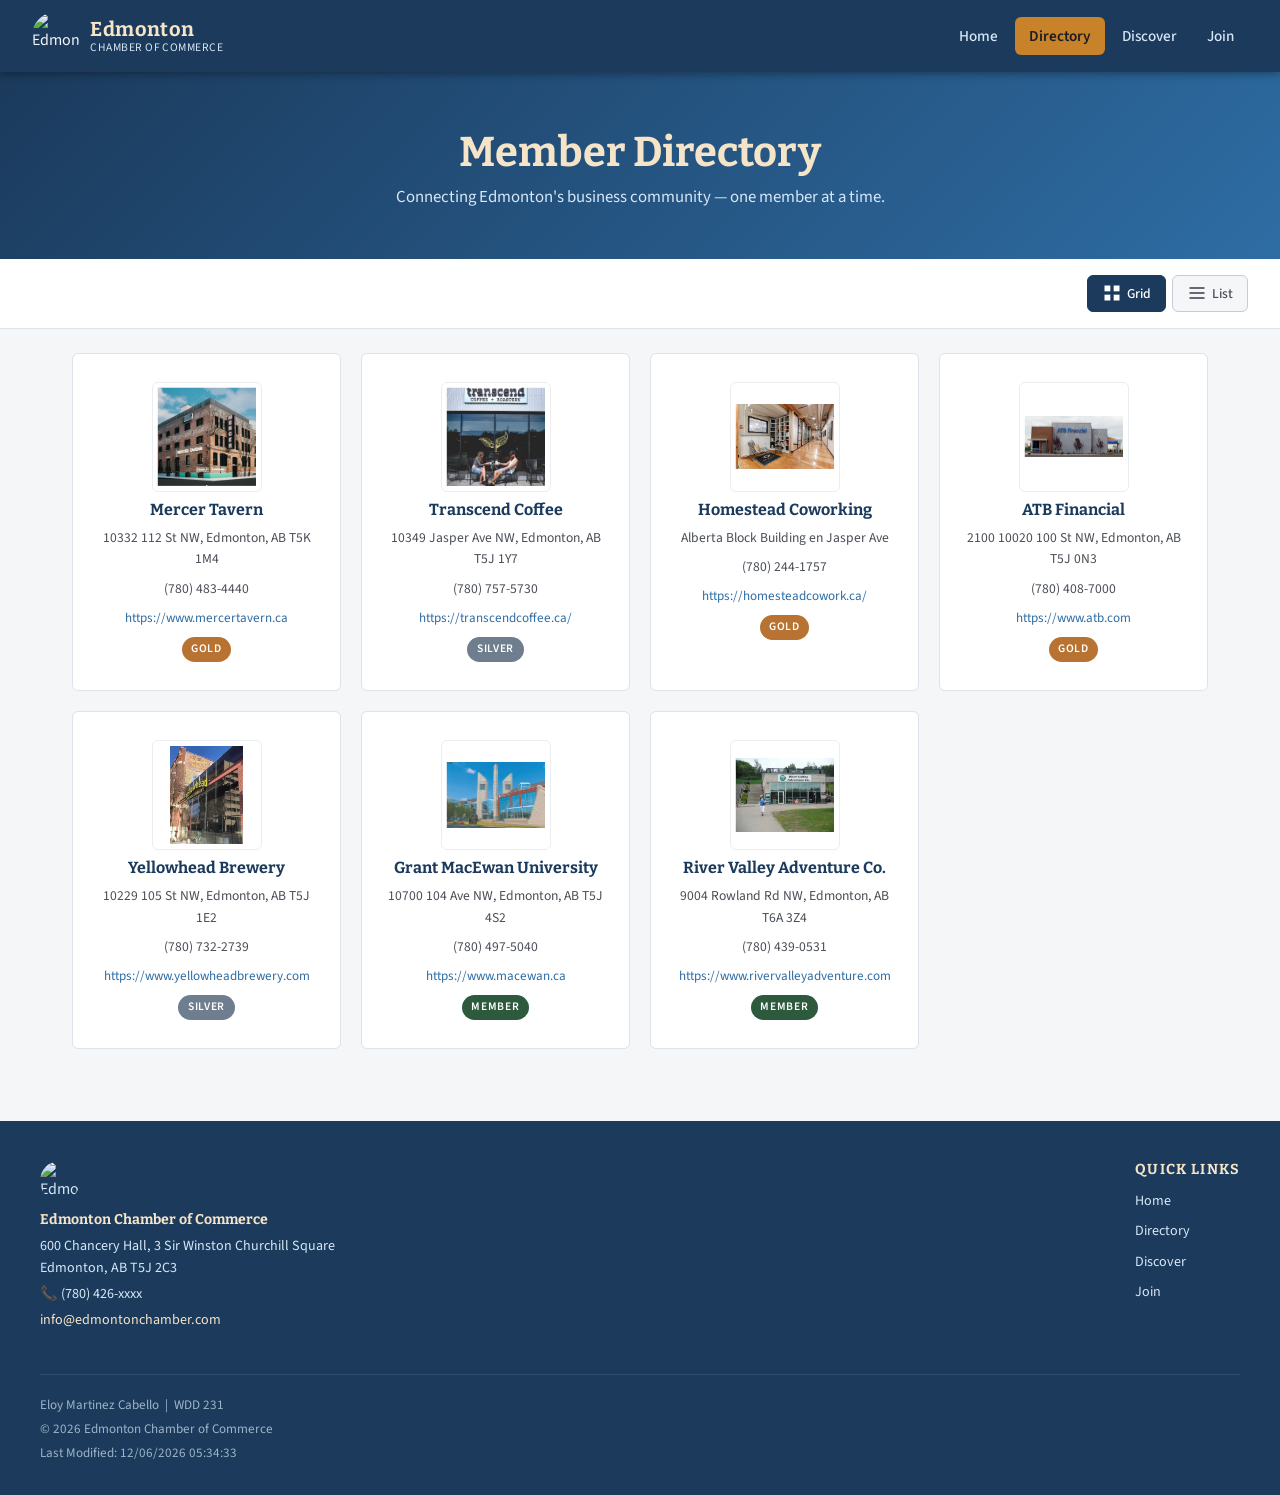
==== chamber/index.html @ 9304ce00 "0090" ====
<!DOCTYPE html>
<html lang="en">
<head>
  <meta charset="UTF-8" />
  <meta name="viewport" content="width=device-width, initial-scale=1.0" />

  <title>Member Directory | Edmonton Chamber of Commerce</title>
  <meta name="description" content="Browse the member directory of the Edmonton Chamber of Commerce. Discover local businesses, services, and organizations that power Edmonton's economy." />
  <meta name="author" content="Eloy Martinez Cabello" />

  <meta property="og:title" content="Member Directory | Edmonton Chamber of Commerce" />
  <meta property="og:description" content="Browse the member directory of the Edmonton Chamber of Commerce. Discover local businesses, services, and organizations that power Edmonton's economy." />
  <meta property="og:image" content="https://medicenhoy.github.io/wdd231/chamber/images/og-directory.jpg" />
  <meta property="og:url" content="https://medicenhoy.github.io/wdd231/chamber/directory.html" />
  <meta property="og:type" content="website" />

  <link rel="icon" href="images/favicon.png" type="image/png" />

  <link rel="stylesheet" href="styles/normalize.css" />
  <link rel="stylesheet" href="styles/small.css" />
  <link rel="stylesheet" href="styles/larger.css" />
  <link rel="preconnect" href="https://fonts.googleapis.com">
  <link rel="preconnect" href="https://fonts.gstatic.com" crossorigin>
  <link href="https://fonts.googleapis.com/css2?family=Bitter:wght@400;600;700&family=Source+Sans+3:wght@400;500;600&display=swap" rel="stylesheet">
</head>
<body>

  <header>
    <div class="header-inner">
      <div class="logo-area">
        <img src="images/chamber-logo.png" alt="Edmonton Chamber of Commerce logo" width="60" height="60" />
        <div class="logo-text">
          <span class="logo-title">Edmonton</span>
          <span class="logo-sub">Chamber of Commerce</span>
        </div>
      </div>

      <button id="menu-toggle" aria-label="Toggle navigation menu" aria-expanded="false">
        <span class="bar"></span>
        <span class="bar"></span>
        <span class="bar"></span>
      </button>

      <nav id="main-nav" aria-label="Main navigation">
        <ul>
          <li><a href="index.html">Home</a></li>
          <li><a href="directory.html" class="active" aria-current="page">Directory</a></li>
          <li><a href="discover.html">Discover</a></li>
          <li><a href="join.html">Join</a></li>
        </ul>
      </nav>
    </div>
  </header>

  <main>
    <section class="directory-hero">
      <h1>Member Directory</h1>
      <p>Connecting Edmonton's business community — one member at a time.</p>
    </section>

    <section class="directory-controls">
      <div class="view-toggle">
        <button id="grid-btn" class="view-btn active" aria-label="Grid view" title="Grid view">
          
          <svg xmlns="http://www.w3.org/2000/svg" width="20" height="20" viewBox="0 0 24 24" fill="currentColor" aria-hidden="true">
            <rect x="3" y="3" width="7" height="7"/><rect x="14" y="3" width="7" height="7"/>
            <rect x="3" y="14" width="7" height="7"/><rect x="14" y="14" width="7" height="7"/>
          </svg>
          Grid
        </button>
        <button id="list-btn" class="view-btn" aria-label="List view" title="List view">
          <svg xmlns="http://www.w3.org/2000/svg" width="20" height="20" viewBox="0 0 24 24" fill="currentColor" aria-hidden="true">
            <rect x="3" y="5" width="18" height="2"/><rect x="3" y="11" width="18" height="2"/><rect x="3" y="17" width="18" height="2"/>
          </svg>
          List
        </button>
      </div>
    </section>

    <section id="members-container" class="members-grid" aria-live="polite" aria-label="Chamber members">
    </section>
  </main>

  <footer>
    <div class="footer-inner">
      <div class="footer-brand">
        <img src="images/chamber-logo.png" alt="Edmonton Chamber of Commerce" width="40" height="40" />
        <p><strong>Edmonton Chamber of Commerce</strong></p>
        <p>600 Chancery Hall, 3 Sir Winston Churchill Square<br />Edmonton, AB T5J 2C3</p>
        <p>📞 (780) 426-xxxx</p>
        <p><a href="mailto:info@edmontonchamber.com">info@edmontonchamber.com</a></p>
      </div>

      <div class="footer-nav">
        <h3>Quick Links</h3>
        <ul>
          <li><a href="index.html">Home</a></li>
          <li><a href="directory.html">Directory</a></li>
          <li><a href="discover.html">Discover</a></li>
          <li><a href="join.html">Join</a></li>
        </ul>
      </div>

      <div class="footer-meta">
        <p>Eloy Martinez Cabello &nbsp;|&nbsp; WDD 231</p>
        <p id="footer-year"></p>
        <p>Last Modified: <span id="last-modified"></span></p>
      </div>
    </div>
  </footer>

  <!-- JS -->
  <script src="scripts/directory.js"></script>
</body>
</html>
---- chamber/styles/small.css ----
:root {
  --river:      #1b3a5c;
  --sky:        #2e6da4;
  --sky-light:  #d6e8f7;
  --valley:     #2d5a3d;
  --gold:       #c8822a;
  --gold-light: #f5e4c8;
  --snow:       #f4f6f8;
  --stone:      #4a4e57;
  --ink:        #1a1d23;

  --gold-badge:   #b87333;
  --silver-badge: #6e7e8e;
  --member-badge: #2d5a3d;

  --gap: 1rem;
  --radius: 6px;
  --font-heading: 'Bitter', Georgia, serif;
  --font-body: 'Source Sans 3', system-ui, sans-serif;
}

*,
*::before,
*::after {
  box-sizing: border-box;
}

body {
  font-family: var(--font-body);
  font-size: 1rem;
  line-height: 1.6;
  color: var(--ink);
  background-color: var(--snow);
  min-width: 320px;
}

img {
  max-width: 100%;
  display: block;
}

a {
  color: var(--sky);
  text-decoration: none;
}

a:hover,
a:focus {
  color: var(--valley);
  text-decoration: underline;
}

h1, h2, h3 {
  font-family: var(--font-heading);
  line-height: 1.2;
  margin: 0 0 .5rem;
}

/* header */

header {
  background-color: var(--river);
  color: var(--snow);
  position: sticky;
  top: 0;
  z-index: 100;
  box-shadow: 0 2px 8px rgba(0,0,0,.35);
}

.header-inner {
  display: flex;
  align-items: center;
  justify-content: space-between;
  flex-wrap: wrap;
  padding: .75rem var(--gap);
  gap: .5rem;
}

.logo-area {
  display: flex;
  align-items: center;
  gap: .65rem;
}

.logo-area img {
  width: 48px;
  height: 48px;
  border-radius: 50%;
  object-fit: cover;
}

.logo-text {
  display: flex;
  flex-direction: column;
  line-height: 1.2;
}

.logo-title {
  font-family: var(--font-heading);
  font-size: 1.15rem;
  font-weight: 700;
  color: var(--gold-light);
  letter-spacing: .02em;
}

.logo-sub {
  font-size: .72rem;
  color: var(--sky-light);
  letter-spacing: .04em;
  text-transform: uppercase;
}

#menu-toggle {
  display: flex;
  flex-direction: column;
  justify-content: center;
  gap: 5px;
  background: none;
  border: none;
  cursor: pointer;
  padding: .4rem;
  border-radius: var(--radius);
}

#menu-toggle:focus-visible {
  outline: 2px solid var(--gold-light);
}

.bar {
  display: block;
  width: 24px;
  height: 2px;
  background-color: var(--snow);
  border-radius: 2px;
}

#main-nav {
  width: 100%;
  display: none;
}

#main-nav.open {
  display: block;
}

#main-nav ul {
  list-style: none;
  margin: 0;
  padding: .5rem 0;
  display: flex;
  flex-direction: column;
  gap: .1rem;
}

#main-nav a {
  display: block;
  padding: .55rem .75rem;
  color: var(--sky-light);
  font-size: .95rem;
  font-weight: 500;
  border-radius: var(--radius);
  transition: background-color .15s, color .15s;
}

#main-nav a:hover,
#main-nav a:focus {
  background-color: rgba(255,255,255,.1);
  color: #fff;
  text-decoration: none;
}

#main-nav a.active {
  background-color: var(--gold);
  color: var(--ink); 
  font-weight: 600;
}



.directory-hero {
  background: linear-gradient(135deg, var(--river) 0%, var(--sky) 100%);
  color: #fff;
  padding: 2.5rem var(--gap) 2rem;
  text-align: center;
}

.directory-hero h1 {
  font-size: 2rem;
  color: var(--gold-light);
  margin-bottom: .4rem;
}


.directory-hero p {
  font-size: 1rem;
  color: var(--sky-light);
  margin: 0;
}



.directory-controls {
  padding: 1rem var(--gap);
  display: flex;
  justify-content: flex-end;
  border-bottom: 1px solid #dde3ea;
  background-color: #fff;
}

.view-toggle {
  display: flex;
  gap: .4rem;
}

.view-btn {
  display: flex;
  align-items: center;
  gap: .35rem;
  padding: .45rem .85rem;
  background-color: var(--snow);
  border: 1px solid #c5cdd8;
  border-radius: var(--radius);
  color: var(--stone);
  font-family: var(--font-body);
  font-size: .85rem;
  font-weight: 500;
  cursor: pointer;
  transition: background-color .15s, color .15s, border-color .15s;
}

.view-btn:hover {
  background-color: var(--sky-light);
  border-color: var(--sky);
  color: var(--river);
}

.view-btn.active {
  background-color: var(--river);
  border-color: var(--river);
  color: #fff;
}



.members-grid {
  display: grid;
  grid-template-columns: 1fr;
  gap: var(--gap);
  padding: var(--gap);
  max-width: 1200px;
  margin: 0 auto;
}

.member-card {
  background-color: #fff;
  border: 1px solid #dde3ea;
  border-radius: var(--radius);
  padding: 1.25rem;
  display: flex;
  flex-direction: column;
  align-items: center;
  text-align: center;
  gap: .5rem;
  transition: box-shadow .2s, transform .2s;
}

.member-card:hover {
  box-shadow: 0 4px 16px rgba(27,58,92,.12);
  transform: translateY(-2px);
}

.member-card img {
  width: 90px;
  height: 90px;
  object-fit: contain;
  border-radius: var(--radius);
  border: 1px solid #eaeef2;
  padding: .3rem;
}

.member-card h2 {
  font-size: 1rem;
  color: var(--river);
  margin: 0;
}

.member-address,
.member-phone {
  font-size: .85rem;
  color: var(--stone);
  margin: 0;
}

.member-card a {
  font-size: .82rem;
  word-break: break-all;
}

/* list view */

.members-list {
  display: flex;
  flex-direction: column;
  gap: .5rem;
  padding: var(--gap);
  max-width: 1200px;
  margin: 0 auto;
}

.member-row {
  background-color: #fff;
  border: 1px solid #dde3ea;
  border-radius: var(--radius);
  padding: .75rem 1rem;
  display: flex;
  align-items: center;
  gap: 1rem;
  flex-wrap: wrap;
}

.member-row img {
  width: 48px;
  height: 48px;
  object-fit: contain;
  border-radius: var(--radius);
  border: 1px solid #eaeef2;
  flex-shrink: 0;
}

.row-info {
  flex: 1;
  min-width: 0;
}

.row-info h2 {
  font-size: .95rem;
  color: var(--river);
  margin: 0 0 .15rem;
}

.row-info p {
  font-size: .82rem;
  color: var(--stone);
  margin: 0;
  white-space: nowrap;
  overflow: hidden;
  text-overflow: ellipsis;
}

.member-row a {
  font-size: .82rem;
  flex-shrink: 0;
}



.membership-badge {
  display: inline-block;
  font-size: .72rem;
  font-weight: 600;
  text-transform: uppercase;
  letter-spacing: .06em;
  padding: .2rem .6rem;
  border-radius: 20px;
  color: #fff;
}

.level-3 { background-color: var(--gold-badge); }
.level-2 { background-color: var(--silver-badge); }
.level-1 { background-color: var(--member-badge); }

.error-msg {
  padding: 2rem;
  text-align: center;
  color: var(--stone);
  font-size: .95rem;
}



footer {
  background-color: var(--river);
  color: var(--sky-light);
  margin-top: 3rem;
  padding: 2rem var(--gap) 1.5rem;
}

.footer-inner {
  display: flex;
  flex-direction: column;
  gap: 1.75rem;
  max-width: 1200px;
  margin: 0 auto;
}

.footer-brand img {
  width: 40px;
  height: 40px;
  border-radius: 50%;
  margin-bottom: .5rem;
}

.footer-brand p {
  margin: .2rem 0;
  font-size: .88rem;
  color: var(--sky-light);
}

.footer-brand strong {
  color: var(--gold-light);
  font-family: var(--font-heading);
}

.footer-brand a {
  color: var(--gold-light);
}

.footer-nav h3 {
  font-family: var(--font-heading);
  font-size: .9rem;
  color: var(--gold-light);
  text-transform: uppercase;
  letter-spacing: .08em;
  margin-bottom: .6rem;
}

.footer-nav ul {
  list-style: none;
  padding: 0;
  margin: 0;
  display: flex;
  flex-direction: column;
  gap: .3rem;
}

.footer-nav a {
  color: var(--sky-light);
  font-size: .88rem;
  transition: color .15s;
}

.footer-nav a:hover {
  color: #fff;
  text-decoration: none;
}

.footer-meta {
  font-size: .82rem;
  color: rgba(214,232,247,.7);
  border-top: 1px solid rgba(255,255,255,.1);
  padding-top: 1rem;
  width: 100%;
}

.footer-meta p {
  margin: .2rem 0;
}
---- chamber/styles/larger.css ----
@media (min-width: 640px) {

  #menu-toggle {
    display: none;
  }

  #main-nav {
    display: block;
    width: auto;
  }

  #main-nav ul {
    flex-direction: row;
    align-items: center;
    padding: 0;
    gap: .25rem;
  }

  #main-nav a {
    font-size: .9rem;
    padding: .4rem .7rem;
  }

  .members-grid {
    grid-template-columns: repeat(2, 1fr);
  }

  .member-row {
    flex-wrap: nowrap;
  }

  .footer-inner {
    flex-direction: row;
    justify-content: space-between;
    align-items: flex-start;
    flex-wrap: wrap;
    gap: 2rem;
  }

  .footer-brand { flex: 1 1 200px; }
  .footer-nav   { flex: 0 0 auto; }

  .footer-meta {
    flex: 1 1 100%;
    margin-top: .5rem;
  }
}

@media (min-width: 960px) {

  .header-inner {
    padding: .75rem 2rem;
  }

  .logo-title { font-size: 1.25rem; }

  #main-nav a {
    font-size: .95rem;
    padding: .45rem .85rem;
  }

  .directory-hero {
    padding: 3.5rem 2rem 3rem;
  }

  .directory-hero h1 {
    font-size: 2.6rem;
  }

  .directory-hero p {
    font-size: 1.05rem;
  }

  .directory-controls {
    padding: 1rem 2rem;
  }

  .members-grid {
    grid-template-columns: repeat(3, 1fr);
    padding: 1.5rem 2rem;
    gap: 1.25rem;
  }

  .members-list {
    padding: 1.5rem 2rem;
  }

  .member-card {
    padding: 1.75rem 1.25rem;
  }

  .member-card img {
    width: 110px;
    height: 110px;
  }

  footer {
    padding: 2.5rem 2rem 1.75rem;
  }
}

@media (min-width: 1200px) {

  .members-grid {
    grid-template-columns: repeat(4, 1fr);
  }
}
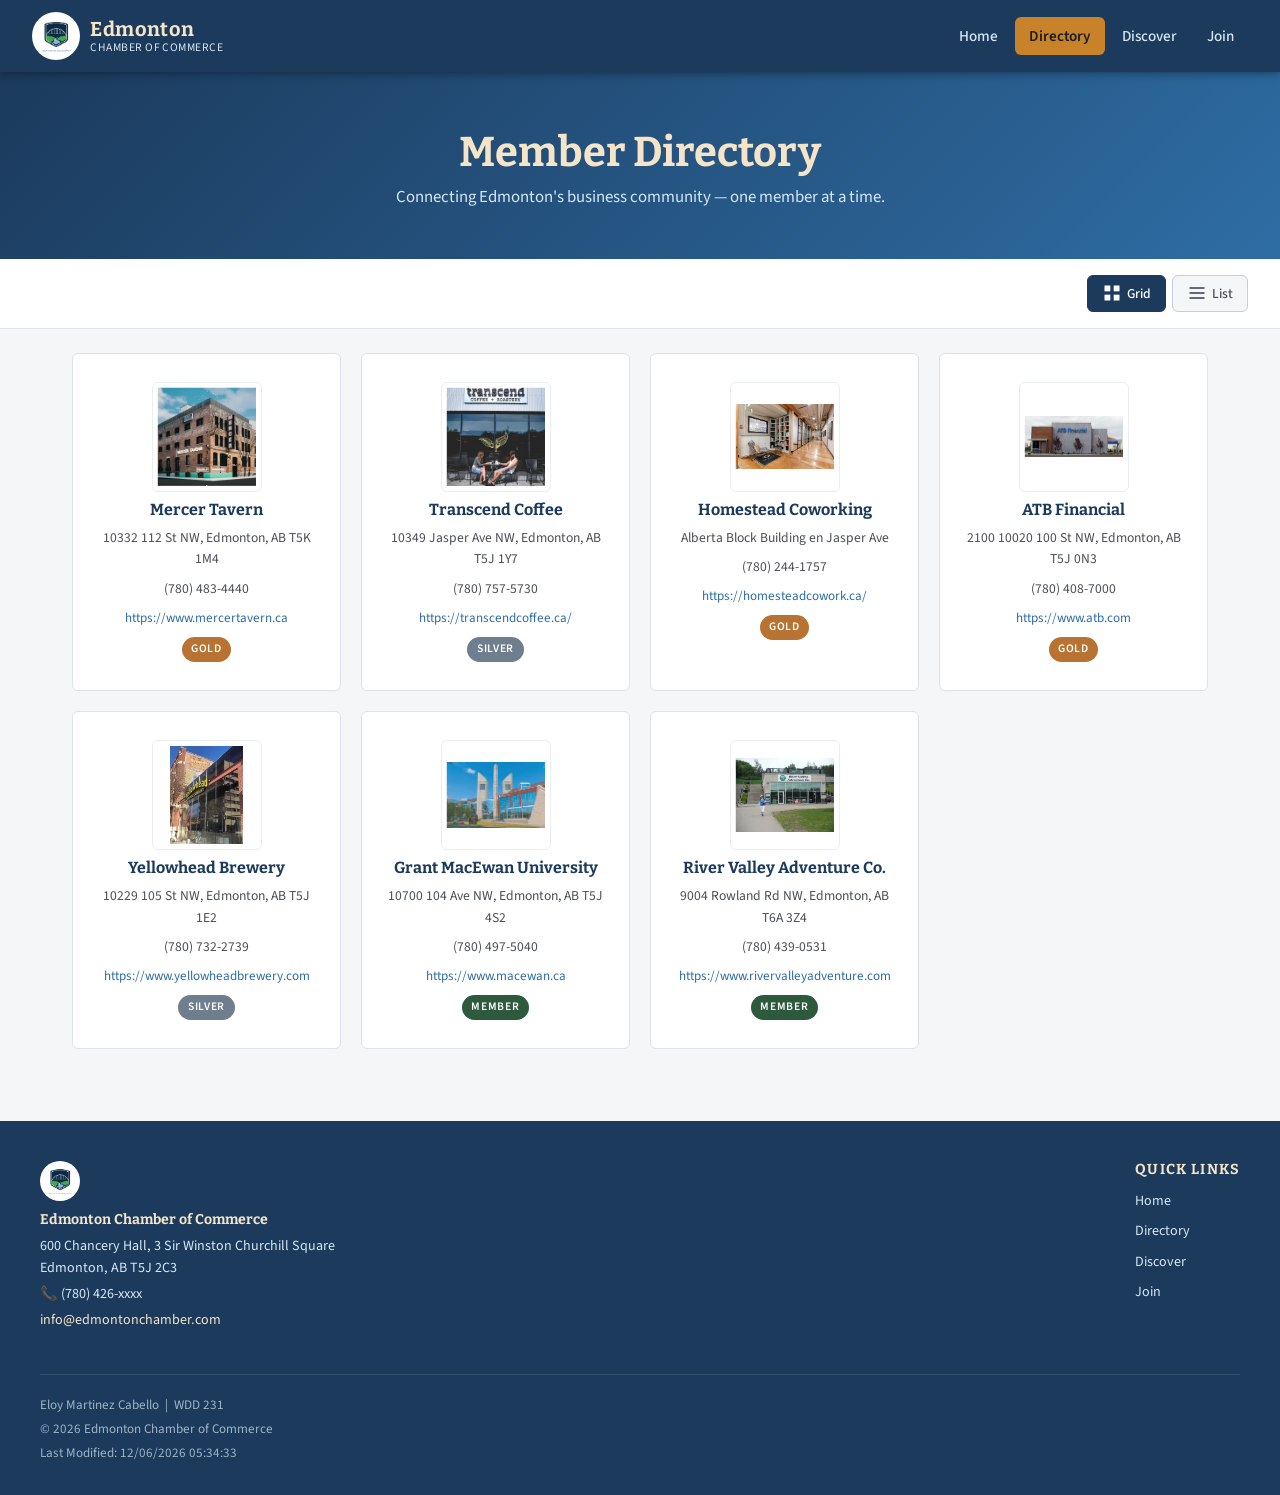
==== commit 7847aca2: "0012" ====
--- a/chamber/index.html
+++ b/chamber/index.html
@@ -1,24 +1,24 @@
 <!DOCTYPE html>
 <html lang="en">
 <head>
-  <meta charset="UTF-8" />
-  <meta name="viewport" content="width=device-width, initial-scale=1.0" />
+  <meta charset="UTF-8" >
+  <meta name="viewport" content="width=device-width, initial-scale=1.0" >
 
   <title>Member Directory | Edmonton Chamber of Commerce</title>
-  <meta name="description" content="Browse the member directory of the Edmonton Chamber of Commerce. Discover local businesses, services, and organizations that power Edmonton's economy." />
-  <meta name="author" content="Eloy Martinez Cabello" />
+  <meta name="description" content="Browse the member directory of the Edmonton Chamber of Commerce. Discover local businesses, services, and organizations that power Edmonton's economy." >
+  <meta name="author" content="Eloy Martinez Cabello" >
 
-  <meta property="og:title" content="Member Directory | Edmonton Chamber of Commerce" />
-  <meta property="og:description" content="Browse the member directory of the Edmonton Chamber of Commerce. Discover local businesses, services, and organizations that power Edmonton's economy." />
-  <meta property="og:image" content="https://medicenhoy.github.io/wdd231/chamber/images/og-directory.jpg" />
-  <meta property="og:url" content="https://medicenhoy.github.io/wdd231/chamber/directory.html" />
-  <meta property="og:type" content="website" />
+  <meta property="og:title" content="Member Directory | Edmonton Chamber of Commerce" >
+  <meta property="og:description" content="Browse the member directory of the Edmonton Chamber of Commerce. Discover local businesses, services, and organizations that power Edmonton's economy." >
+  <meta property="og:image" content="https://medicenhoy.github.io/wdd231/chamber/images/og-directory.jpg" >
+  <meta property="og:url" content="https://medicenhoy.github.io/wdd231/chamber/directory.html" >
+  <meta property="og:type" content="website" >
 
-  <link rel="icon" href="images/favicon.png" type="image/png" />
+  <link rel="icon" href="images/favicon.png" type="image/png" >
 
-  <link rel="stylesheet" href="styles/normalize.css" />
-  <link rel="stylesheet" href="styles/small.css" />
-  <link rel="stylesheet" href="styles/larger.css" />
+  <link rel="stylesheet" href="styles/normalize.css" >
+  <link rel="stylesheet" href="styles/small.css" >
+  <link rel="stylesheet" href="styles/larger.css" >
   <link rel="preconnect" href="https://fonts.googleapis.com">
   <link rel="preconnect" href="https://fonts.gstatic.com" crossorigin>
   <link href="https://fonts.googleapis.com/css2?family=Bitter:wght@400;600;700&family=Source+Sans+3:wght@400;500;600&display=swap" rel="stylesheet">
@@ -28,7 +28,7 @@
   <header>
     <div class="header-inner">
       <div class="logo-area">
-        <img src="images/chamber-logo.png" alt="Edmonton Chamber of Commerce logo" width="60" height="60" />
+        <img src="images/chamber-logo.jpg" alt="Edmonton Chamber of Commerce logo" width="60" height="60" >
         <div class="logo-text">
           <span class="logo-title">Edmonton</span>
           <span class="logo-sub">Chamber of Commerce</span>
@@ -58,7 +58,7 @@
       <p>Connecting Edmonton's business community — one member at a time.</p>
     </section>
 
-    <section class="directory-controls">
+    <div class="directory-controls">
       <div class="view-toggle">
         <button id="grid-btn" class="view-btn active" aria-label="Grid view" title="Grid view">
           
@@ -75,7 +75,7 @@
           List
         </button>
       </div>
-    </section>
+    </div>
 
     <section id="members-container" class="members-grid" aria-live="polite" aria-label="Chamber members">
     </section>
@@ -84,7 +84,7 @@
   <footer>
     <div class="footer-inner">
       <div class="footer-brand">
-        <img src="images/chamber-logo.png" alt="Edmonton Chamber of Commerce" width="40" height="40" />
+        <img src="images/chamber-logo.jpg" alt="Edmonton Chamber of Commerce" width="40" height="40" >
         <p><strong>Edmonton Chamber of Commerce</strong></p>
         <p>600 Chancery Hall, 3 Sir Winston Churchill Square<br />Edmonton, AB T5J 2C3</p>
         <p>📞 (780) 426-xxxx</p>
@@ -92,7 +92,7 @@
       </div>
 
       <div class="footer-nav">
-        <h3>Quick Links</h3>
+        <h2>Quick Links</h2>
         <ul>
           <li><a href="index.html">Home</a></li>
           <li><a href="directory.html">Directory</a></li>
--- a/chamber/styles/small.css
+++ b/chamber/styles/small.css
@@ -417,7 +417,7 @@
   color: var(--gold-light);
 }
 
-.footer-nav h3 {
+.footer-nav h2 {
   font-family: var(--font-heading);
   font-size: .9rem;
   color: var(--gold-light);
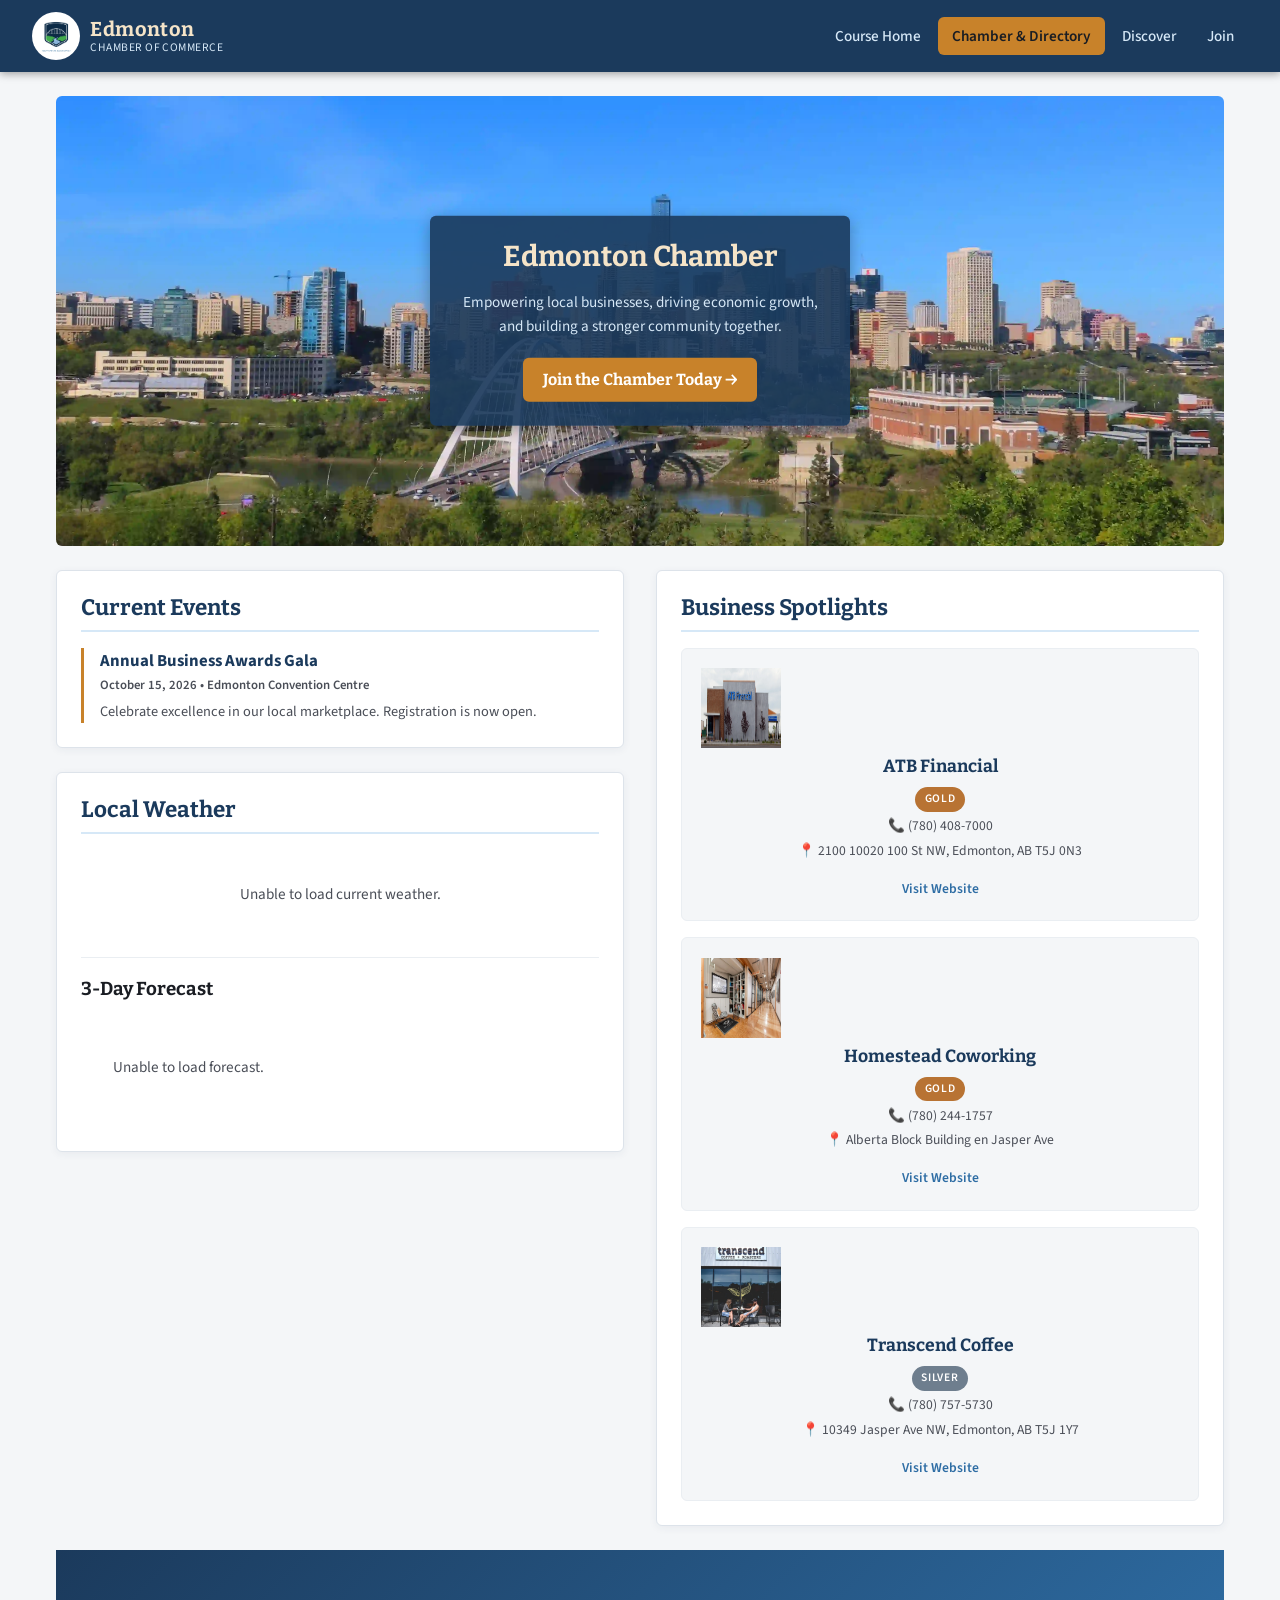
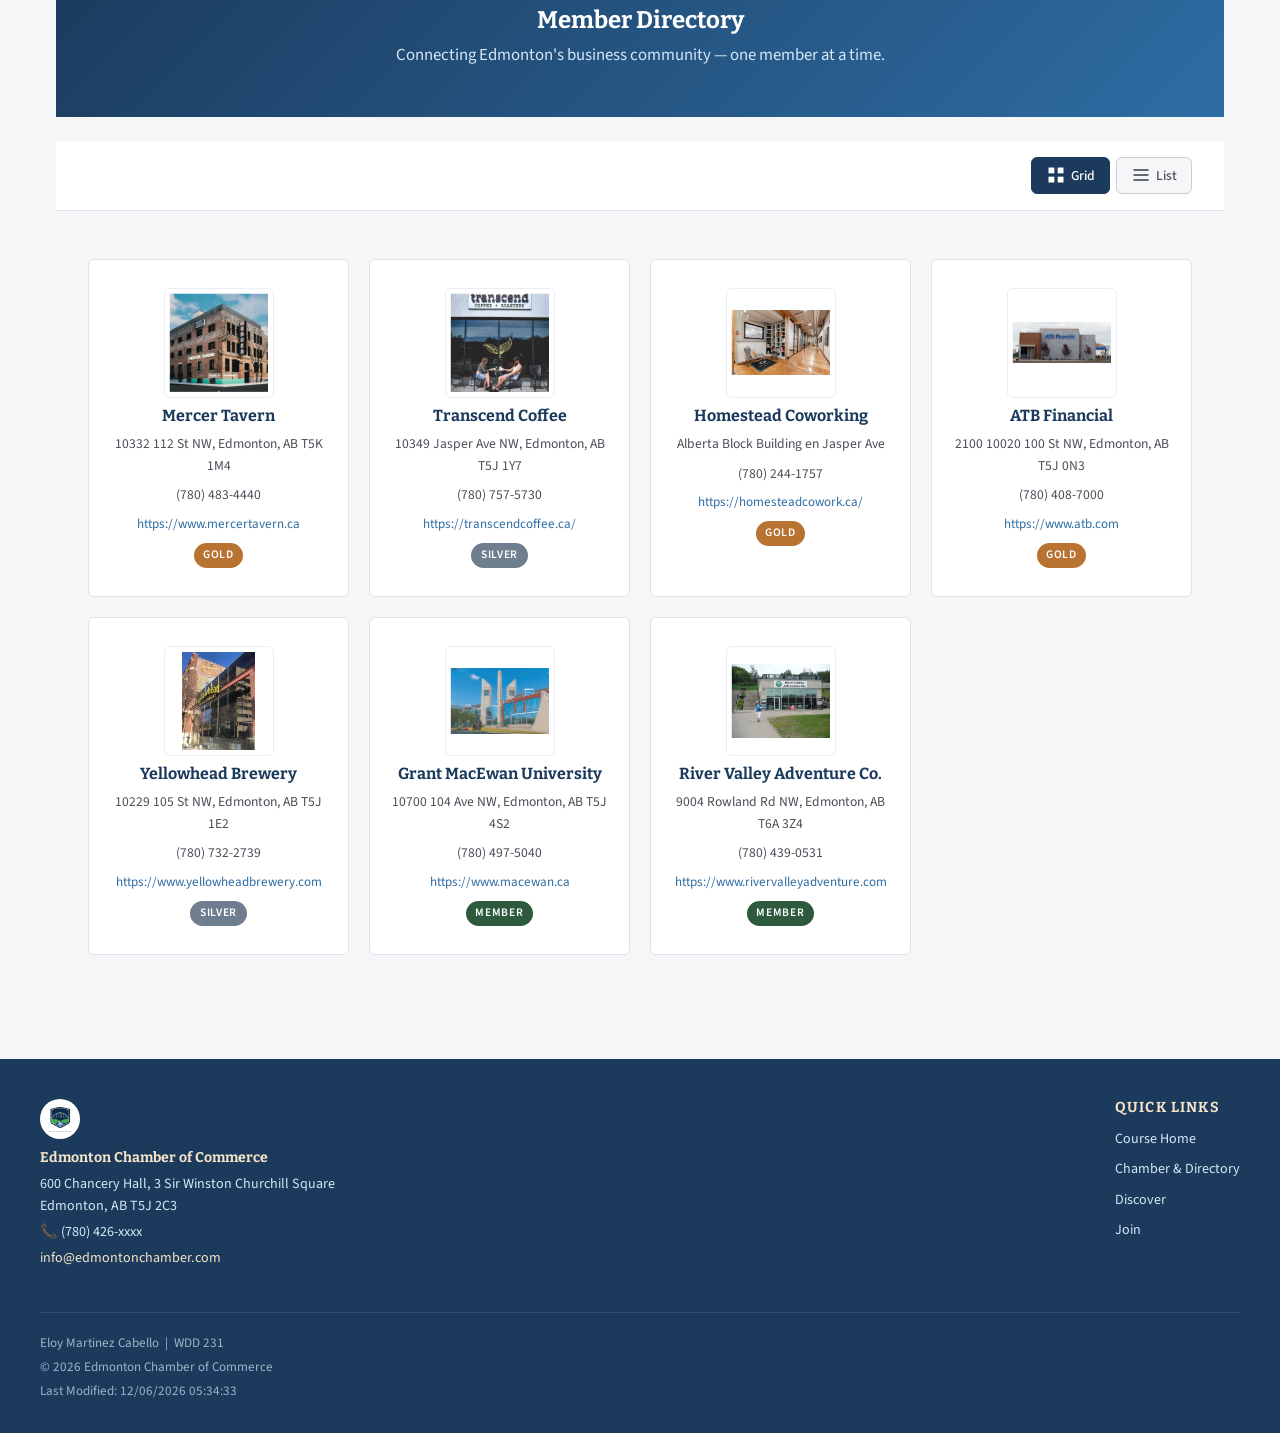
==== commit a933c306: "0015" ====
--- a/chamber/index.html
+++ b/chamber/index.html
@@ -1,34 +1,30 @@
 <!DOCTYPE html>
 <html lang="en">
 <head>
-  <meta charset="UTF-8" >
-  <meta name="viewport" content="width=device-width, initial-scale=1.0" >
+  <meta charset="UTF-8" />
+  <meta name="viewport" content="width=device-width, initial-scale=1.0" />
 
-  <title>Member Directory | Edmonton Chamber of Commerce</title>
-  <meta name="description" content="Browse the member directory of the Edmonton Chamber of Commerce. Discover local businesses, services, and organizations that power Edmonton's economy." >
-  <meta name="author" content="Eloy Martinez Cabello" >
+  <title>Chamber of Commerce & Member Directory</title>
+  <meta name="description" content="Welcome to the Edmonton Chamber of Commerce and our official Member Directory." />
+  <meta name="author" content="Eloy Martinez Cabello" />
 
-  <meta property="og:title" content="Member Directory | Edmonton Chamber of Commerce" >
-  <meta property="og:description" content="Browse the member directory of the Edmonton Chamber of Commerce. Discover local businesses, services, and organizations that power Edmonton's economy." >
-  <meta property="og:image" content="https://medicenhoy.github.io/wdd231/chamber/images/og-directory.jpg" >
-  <meta property="og:url" content="https://medicenhoy.github.io/wdd231/chamber/directory.html" >
-  <meta property="og:type" content="website" >
-
-  <link rel="icon" href="images/favicon.png" type="image/png" >
-
-  <link rel="stylesheet" href="styles/normalize.css" >
-  <link rel="stylesheet" href="styles/small.css" >
-  <link rel="stylesheet" href="styles/larger.css" >
-  <link rel="preconnect" href="https://fonts.googleapis.com">
-  <link rel="preconnect" href="https://fonts.gstatic.com" crossorigin>
-  <link href="https://fonts.googleapis.com/css2?family=Bitter:wght@400;600;700&family=Source+Sans+3:wght@400;500;600&display=swap" rel="stylesheet">
+  <link rel="icon" href="images/favicon.png" type="image/png" />
+  <link rel="stylesheet" href="styles/normalize.css" />
+  <link rel="stylesheet" href="styles/small.css" />
+  <link rel="stylesheet" href="styles/larger.css" />
+  <link rel="preconnect" href="https://fonts.googleapis.com" />
+  <link rel="preconnect" href="https://fonts.gstatic.com" crossorigin />
+  <link href="https://fonts.googleapis.com/css2?family=Bitter:wght@400;600;700&family=Source+Sans+3:wght@400;500;600&display=swap" rel="stylesheet" />
+  
+  <script src="scripts/directory.js" defer></script>
+  <script src="scripts/home.js" defer></script>
 </head>
 <body>
 
   <header>
     <div class="header-inner">
       <div class="logo-area">
-        <img src="images/chamber-logo.jpg" alt="Edmonton Chamber of Commerce logo" width="60" height="60" >
+        <img src="images/chamber-logo.jpg" alt="Edmonton Chamber of Commerce logo" width="60" height="60" />
         <div class="logo-text">
           <span class="logo-title">Edmonton</span>
           <span class="logo-sub">Chamber of Commerce</span>
@@ -43,8 +39,8 @@
 
       <nav id="main-nav" aria-label="Main navigation">
         <ul>
-          <li><a href="index.html">Home</a></li>
-          <li><a href="directory.html" class="active" aria-current="page">Directory</a></li>
+          <li><a href="../index.html">Course Home</a></li>
+          <li><a href="index.html" class="active" aria-current="page">Chamber & Directory</a></li>
           <li><a href="discover.html">Discover</a></li>
           <li><a href="join.html">Join</a></li>
         </ul>
@@ -52,16 +48,63 @@
     </div>
   </header>
 
-  <main>
-    <section class="directory-hero">
-      <h1>Member Directory</h1>
+  <main class="home-main">
+    
+    <section class="hero-container" aria-label="Welcome Banner">
+      <div class="hero-wrapper">
+        <img src="images/edmonton-hero.webp" alt="Edmonton Downtown Skyline" class="home-hero-img" width="1200" height="500" />
+        <div class="hero-cta-box">
+          <h1>Edmonton Chamber</h1>
+          <p>Empowering local businesses, driving economic growth, and building a stronger community together.</p>
+          <a href="join.html" class="btn-cta">Join the Chamber Today &rarr;</a>
+        </div>
+      </div>
+    </section>
+
+    <div class="home-grid-layout">
+      <div class="home-left-column">
+        <section class="events-card" aria-labelledby="events-heading">
+          <h2 id="events-heading">Current Events</h2>
+          <ul class="events-list">
+            <li>
+              <strong>Annual Business Awards Gala</strong>
+              <span>October 15, 2026 &bull; Edmonton Convention Centre</span>
+              <p>Celebrate excellence in our local marketplace. Registration is now open.</p>
+            </li>
+          </ul>
+        </section>
+
+        <section class="weather-card" aria-labelledby="weather-heading">
+          <h2 id="weather-heading">Local Weather</h2>
+          <div id="weather-current" class="weather-current-box">
+            <p>Loading current conditions...</p>
+          </div>
+          <hr class="weather-divider" />
+          <div class="forecast-box">
+            <h3>3-Day Forecast</h3>
+            <div id="weather-forecast" class="forecast-grid">
+              <p>Loading forecast...</p>
+            </div>
+          </div>
+        </section>
+      </div>
+
+      <section class="spotlights-container" aria-labelledby="spotlights-heading">
+        <h2 id="spotlights-heading">Business Spotlights</h2>
+        <div id="spotlights-grid" class="spotlights-grid">
+          <p>Loading featured members...</p>
+        </div>
+      </section>
+    </div>
+
+    <section class="directory-hero spaced" aria-label="Directory banner">
+      <h2>Member Directory</h2>
       <p>Connecting Edmonton's business community — one member at a time.</p>
     </section>
 
     <div class="directory-controls">
       <div class="view-toggle">
         <button id="grid-btn" class="view-btn active" aria-label="Grid view" title="Grid view">
-          
           <svg xmlns="http://www.w3.org/2000/svg" width="20" height="20" viewBox="0 0 24 24" fill="currentColor" aria-hidden="true">
             <rect x="3" y="3" width="7" height="7"/><rect x="14" y="3" width="7" height="7"/>
             <rect x="3" y="14" width="7" height="7"/><rect x="14" y="14" width="7" height="7"/>
@@ -79,12 +122,13 @@
 
     <section id="members-container" class="members-grid" aria-live="polite" aria-label="Chamber members">
     </section>
+
   </main>
 
   <footer>
     <div class="footer-inner">
       <div class="footer-brand">
-        <img src="images/chamber-logo.jpg" alt="Edmonton Chamber of Commerce" width="40" height="40" >
+        <img src="images/chamber-logo.jpg" alt="Edmonton Chamber of Commerce" width="40" height="40" />
         <p><strong>Edmonton Chamber of Commerce</strong></p>
         <p>600 Chancery Hall, 3 Sir Winston Churchill Square<br />Edmonton, AB T5J 2C3</p>
         <p>📞 (780) 426-xxxx</p>
@@ -94,8 +138,8 @@
       <div class="footer-nav">
         <h2>Quick Links</h2>
         <ul>
-          <li><a href="index.html">Home</a></li>
-          <li><a href="directory.html">Directory</a></li>
+          <li><a href="../index.html">Course Home</a></li>
+          <li><a href="index.html">Chamber & Directory</a></li>
           <li><a href="discover.html">Discover</a></li>
           <li><a href="join.html">Join</a></li>
         </ul>
@@ -109,7 +153,5 @@
     </div>
   </footer>
 
-  <!-- JS -->
-  <script src="scripts/directory.js"></script>
 </body>
 </html>
--- a/chamber/styles/small.css
+++ b/chamber/styles/small.css
@@ -58,7 +58,7 @@
   margin: 0 0 .5rem;
 }
 
-/* header */
+
 
 header {
   background-color: var(--river);
@@ -180,6 +180,7 @@
 
 
 .directory-hero {
+  background-color: var(--river);
   background: linear-gradient(135deg, var(--river) 0%, var(--sky) 100%);
   color: #fff;
   padding: 2.5rem var(--gap) 2rem;
@@ -298,7 +299,7 @@
   word-break: break-all;
 }
 
-/* list view */
+
 
 .members-list {
   display: flex;
@@ -456,4 +457,105 @@
 
 .footer-meta p {
   margin: .2rem 0;
-}+}
+
+.home-main {
+  max-width: 1200px;
+  margin: 0 auto;
+  padding: 0 var(--gap) 2rem;
+  display: flex;
+  flex-direction: column;
+  gap: 1.5rem;
+}
+
+.hero-container {
+  position: relative;
+  border-radius: var(--radius);
+  overflow: hidden;
+  margin-top: 1.5rem;
+}
+.home-hero-img {
+  width: 100%;
+  height: 350px;
+  object-fit: cover;
+  display: block;
+}
+.hero-cta-box {
+  position: absolute;
+  top: 50%;
+  left: 50%;
+  transform: translate(-50%, -50%);
+  background: rgba(27, 58, 92, 0.9); /* var(--river) con opacidad */
+  color: #fff;
+  padding: 1.5rem;
+  text-align: center;
+  border-radius: var(--radius);
+  width: 90%;
+  max-width: 420px;
+  box-shadow: 0 4px 15px rgba(0,0,0,0.3);
+}
+.hero-cta-box h1 { color: var(--gold-light); font-size: 1.8rem; }
+.hero-cta-box p { font-size: 0.95rem; margin-bottom: 1.2rem; color: var(--sky-light); }
+.btn-cta {
+  display: inline-block;
+  background: var(--gold);
+  color: #fff;
+  padding: 0.6rem 1.2rem;
+  border-radius: var(--radius);
+  font-family: var(--font-heading);
+  font-weight: bold;
+  text-decoration: none;
+  transition: background 0.2s;
+}
+.btn-cta:hover { background: var(--valley); color: #fff; text-decoration: none; }
+
+.home-grid-layout {
+  display: flex;
+  flex-direction: column;
+  gap: 1.5rem;
+}
+.home-left-column {
+  display: flex;
+  flex-direction: column;
+  gap: 1.5rem;
+}
+
+.events-card, .weather-card, .spotlights-container {
+  background: #fff;
+  border: 1px solid #dde3ea;
+  border-radius: var(--radius);
+  padding: 1.5rem;
+  box-shadow: 0 2px 8px rgba(27,58,92,0.06);
+}
+.events-card h2, .weather-card h2, .spotlights-container h2 {
+  color: var(--river);
+  border-bottom: 2px solid var(--sky-light);
+  padding-bottom: 0.5rem;
+  margin-bottom: 1rem;
+  font-size: 1.4rem;
+}
+
+.current-weather-info {
+  display: flex;
+  align-items: center;
+  gap: 1rem;
+}
+.current-temp { font-size: 2.2rem; font-weight: bold; color: var(--river); margin: 0; line-height: 1; }
+.current-desc { color: var(--stone); margin: 0; font-size: 0.95rem; }
+.weather-divider { margin: 1.2rem 0; border: none; border-top: 1px solid #eaeef2; }
+.forecast-grid { display: flex; justify-content: space-between; text-align: center; }
+.forecast-item h4 { font-size: 0.85rem; margin: 0; color: var(--stone); }
+.forecast-temp { font-weight: bold; margin: 0.2rem 0; color: var(--river); }
+.forecast-desc { font-size: 0.8rem; color: var(--stone); margin: 0; }
+
+.events-list { list-style: none; padding: 0; margin: 0; display: flex; flex-direction: column; gap: 1.2rem; }
+.events-list li { border-left: 3px solid var(--gold); padding-left: 1rem; }
+.events-list strong { display: block; color: var(--river); font-size: 1.05rem; }
+.events-list span { font-size: 0.8rem; color: var(--stone); display: block; margin-bottom: 0.3rem; font-weight: 600; }
+.events-list p { font-size: 0.9rem; margin: 0; color: var(--stone); }
+
+.spotlights-grid { display: flex; flex-direction: column; gap: 1rem; }
+.spotlight-card { border: 1px solid #eaeef2; border-radius: var(--radius); padding: 1.2rem; text-align: center; background: var(--snow); }
+.spotlight-card h3 { color: var(--river); font-size: 1.1rem; margin: 0.5rem 0; }
+.spotlight-body p { margin: 0.2rem 0; font-size: 0.85rem; color: var(--stone); }
+.spotlight-web { display: inline-block; margin-top: 0.8rem; font-size: 0.85rem; font-weight: 600; }
--- a/chamber/styles/larger.css
+++ b/chamber/styles/larger.css
@@ -47,6 +47,16 @@
 }
 
 @media (min-width: 960px) {
+
+  .home-grid-layout {
+    display: grid;
+    grid-template-columns: 1fr 1fr; 
+    align-items: start;
+    gap: 2rem;
+  }
+  .home-hero-img {
+    height: 450px;
+  }
 
   .header-inner {
     padding: .75rem 2rem;
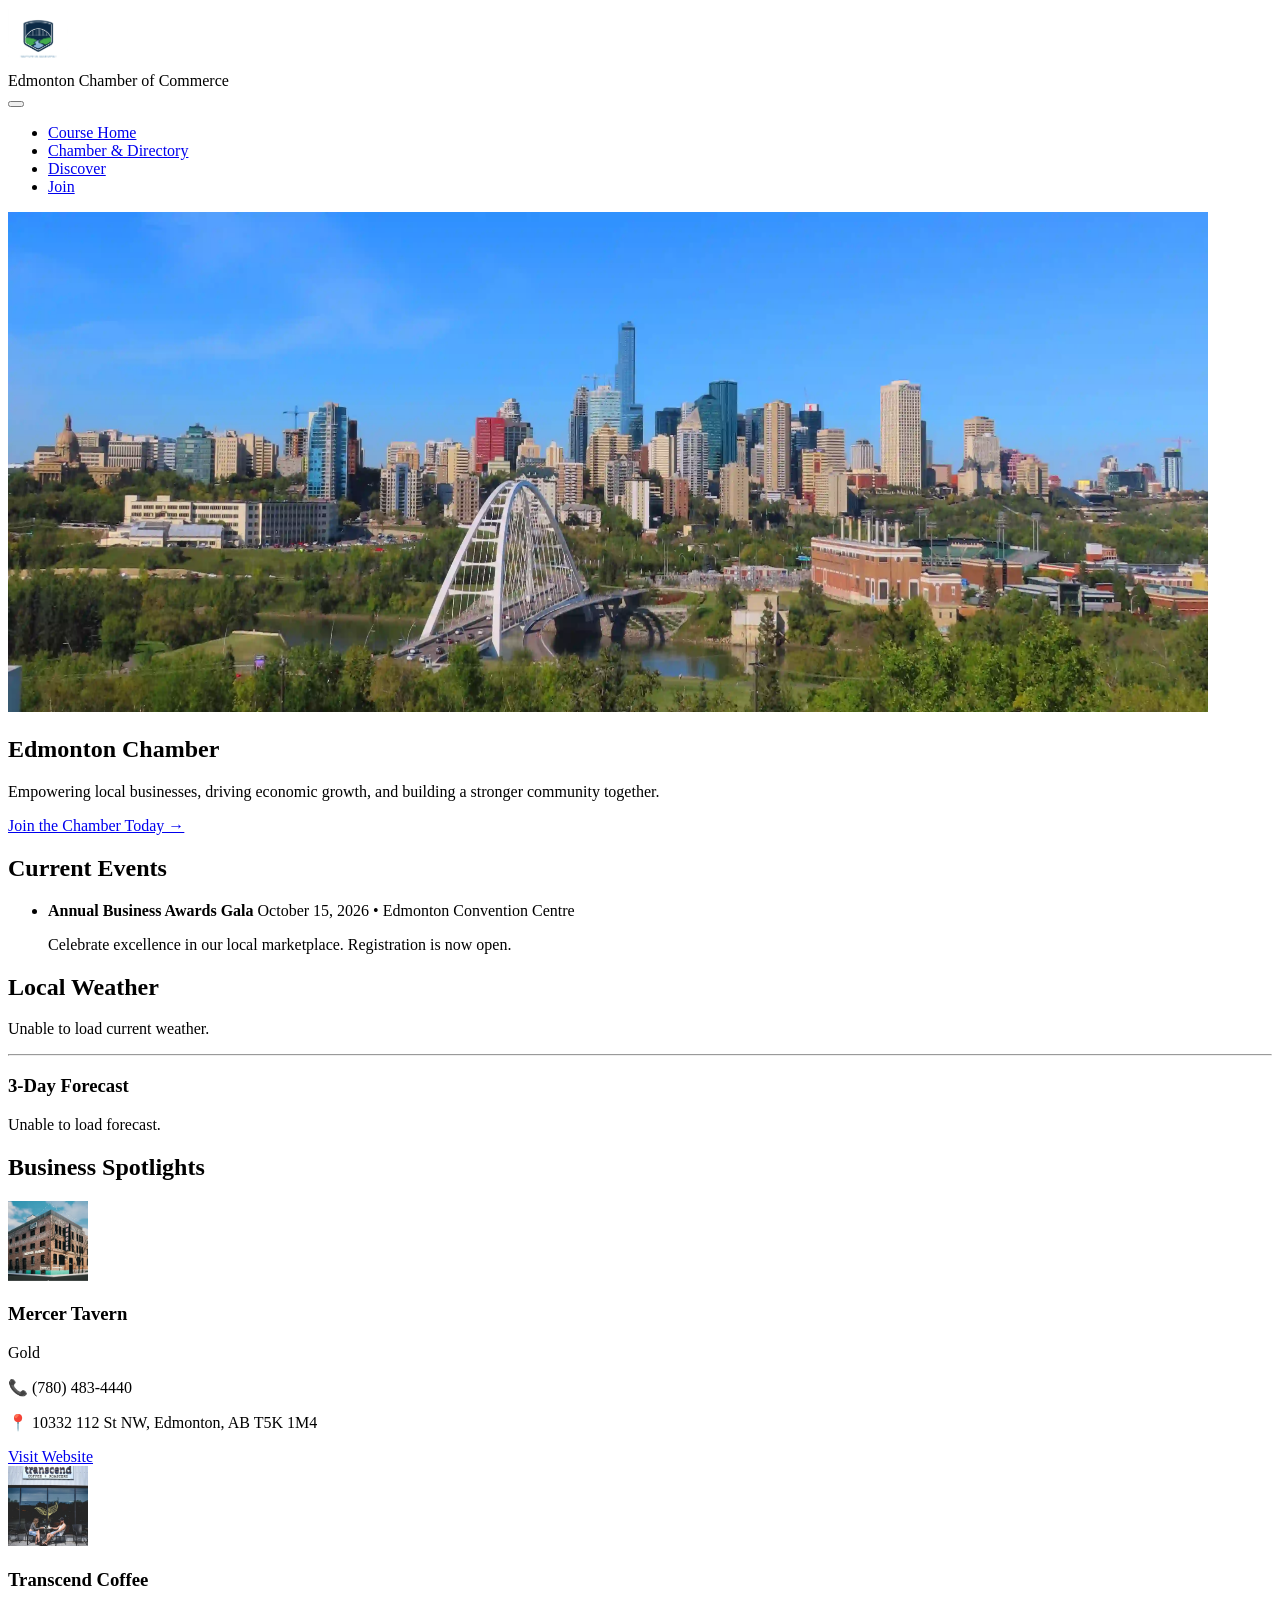
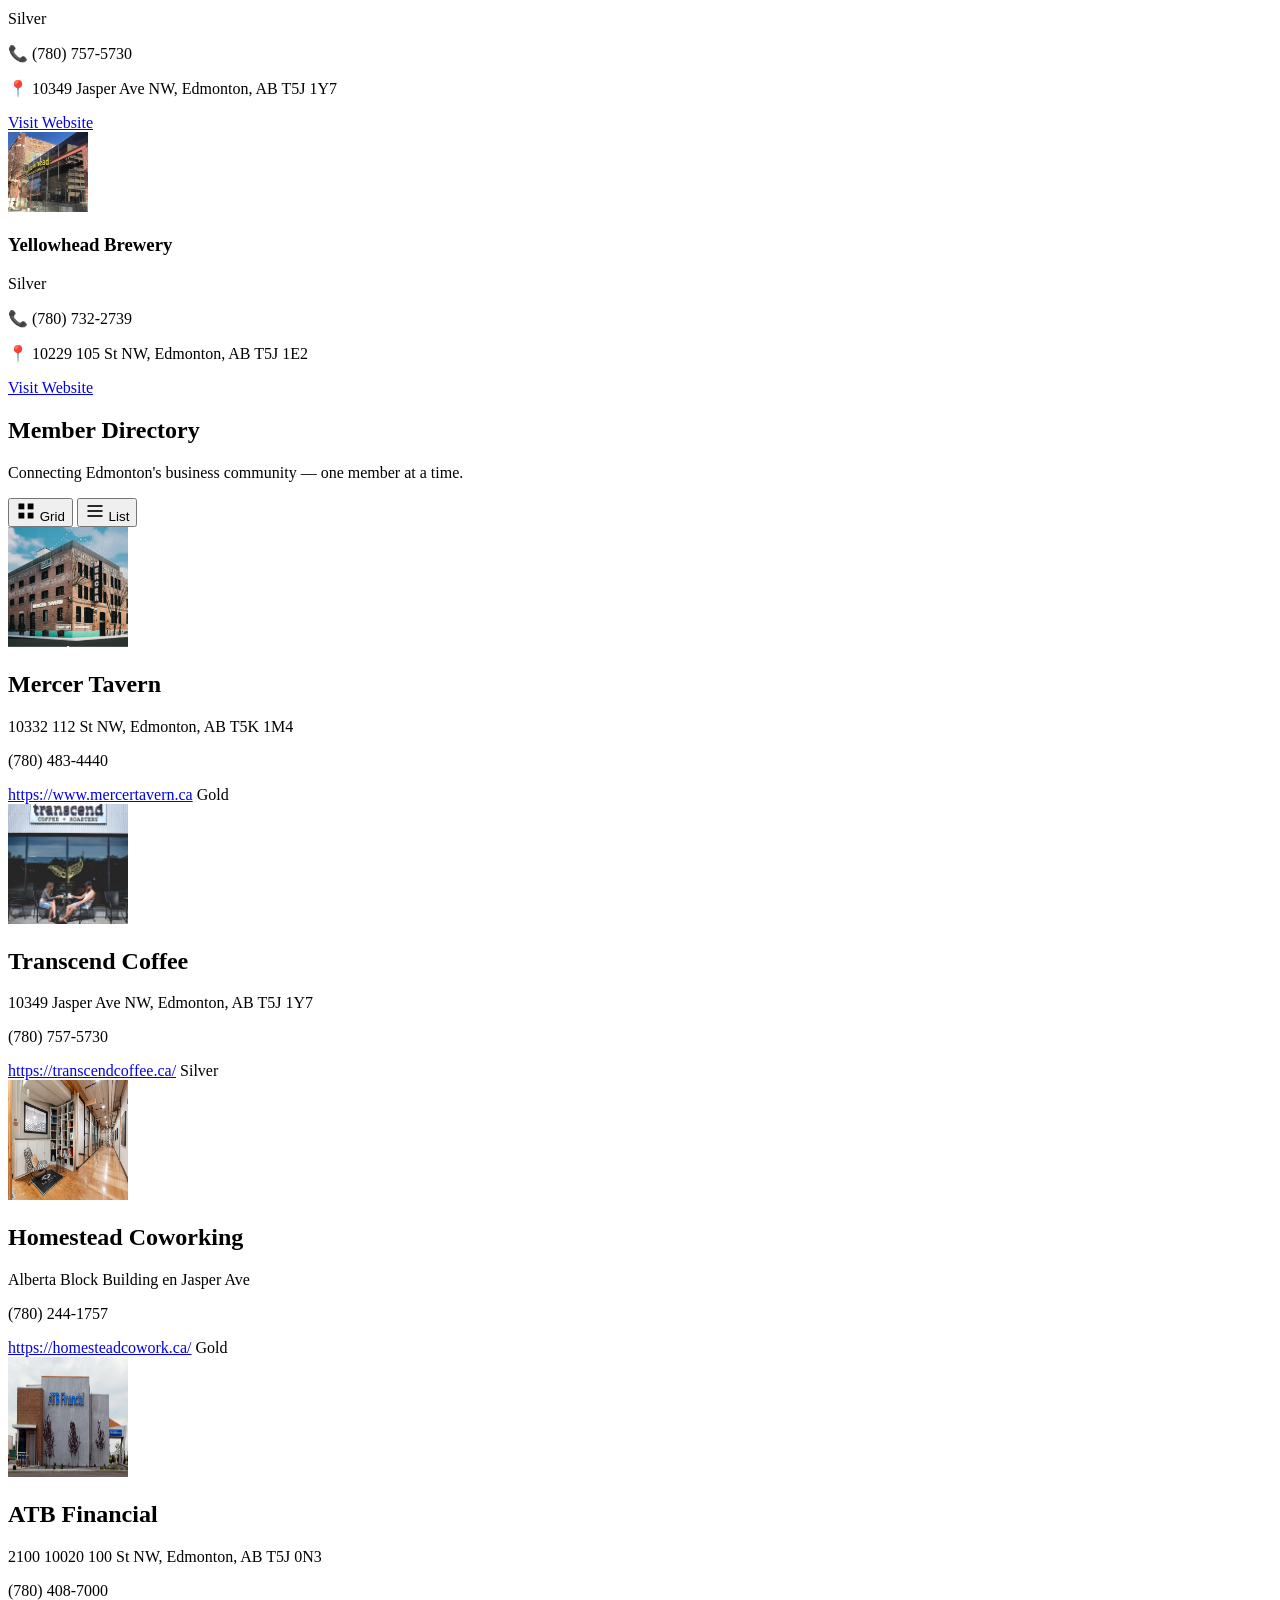
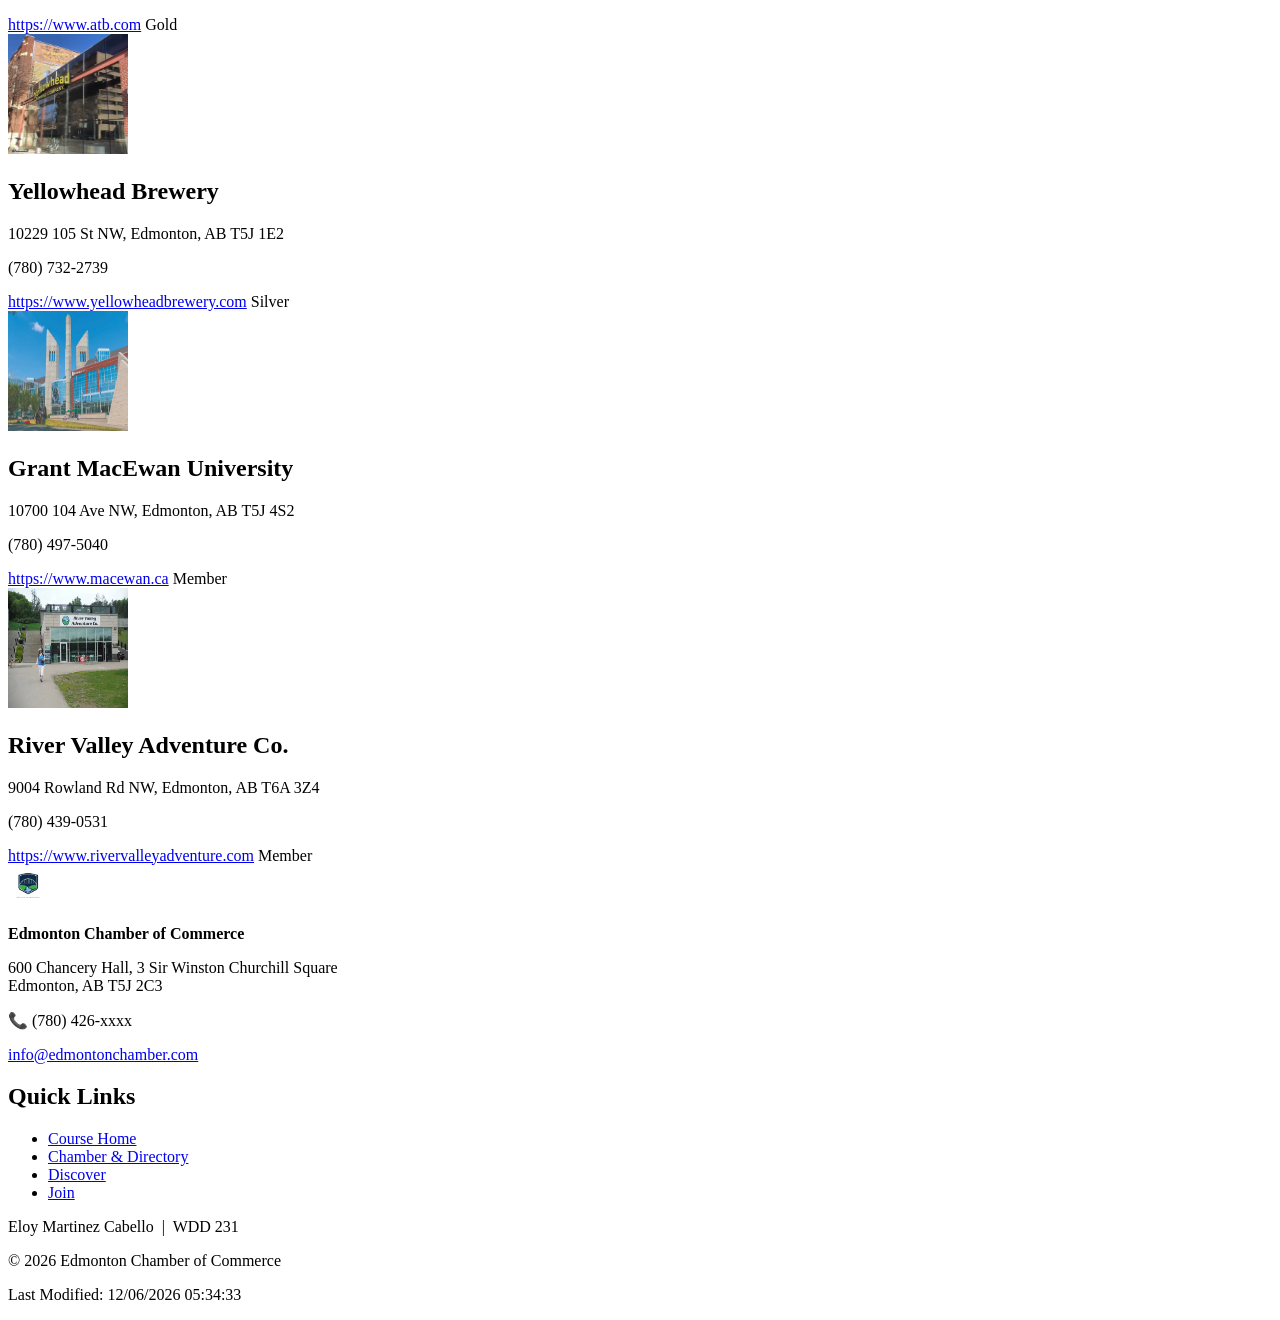
==== commit e398cfc3: "0016" ====
--- a/chamber/index.html
+++ b/chamber/index.html
@@ -1,17 +1,22 @@
 <!DOCTYPE html>
 <html lang="en">
 <head>
-  <meta charset="UTF-8" />
-  <meta name="viewport" content="width=device-width, initial-scale=1.0" />
+  <meta charset="UTF-8" >
+  <meta name="viewport" content="width=device-width, initial-scale=1.0" >
 
   <title>Chamber of Commerce & Member Directory</title>
-  <meta name="description" content="Welcome to the Edmonton Chamber of Commerce and our official Member Directory." />
-  <meta name="author" content="Eloy Martinez Cabello" />
+  <meta name="description" content="Welcome to the Edmonton Chamber of Commerce and our official Member Directory." >
+  <meta name="author" content="Eloy Martinez Cabello" >
+  <meta property="og:title" content="Home | Edmonton Chamber of Commerce">
+  <meta property="og:description" content="Welcome to the Edmonton Chamber of Commerce. Connecting local businesses and driving economic growth.">
+  <meta property="og:image" content="https://medicenhoy.github.io/wdd231/chamber/images/chamber-logo.jpg">
+  <meta property="og:url" content="https://medicenhoy.github.io/wdd231/chamber/index.html">
+  <meta property="og:type" content="website">
 
   <link rel="icon" href="images/favicon.png" type="image/png" />
-  <link rel="stylesheet" href="styles/normalize.css" />
-  <link rel="stylesheet" href="styles/small.css" />
-  <link rel="stylesheet" href="styles/larger.css" />
+  <link rel="stylesheet" href="/wdd231/chamber/styles/normalize.css" />
+  <link rel="stylesheet" href="/wdd231/chamber/styles/small.css" />
+  <link rel="stylesheet" href="/wdd231/chamber/styles/larger.css" />
   <link rel="preconnect" href="https://fonts.googleapis.com" />
   <link rel="preconnect" href="https://fonts.gstatic.com" crossorigin />
   <link href="https://fonts.googleapis.com/css2?family=Bitter:wght@400;600;700&family=Source+Sans+3:wght@400;500;600&display=swap" rel="stylesheet" />
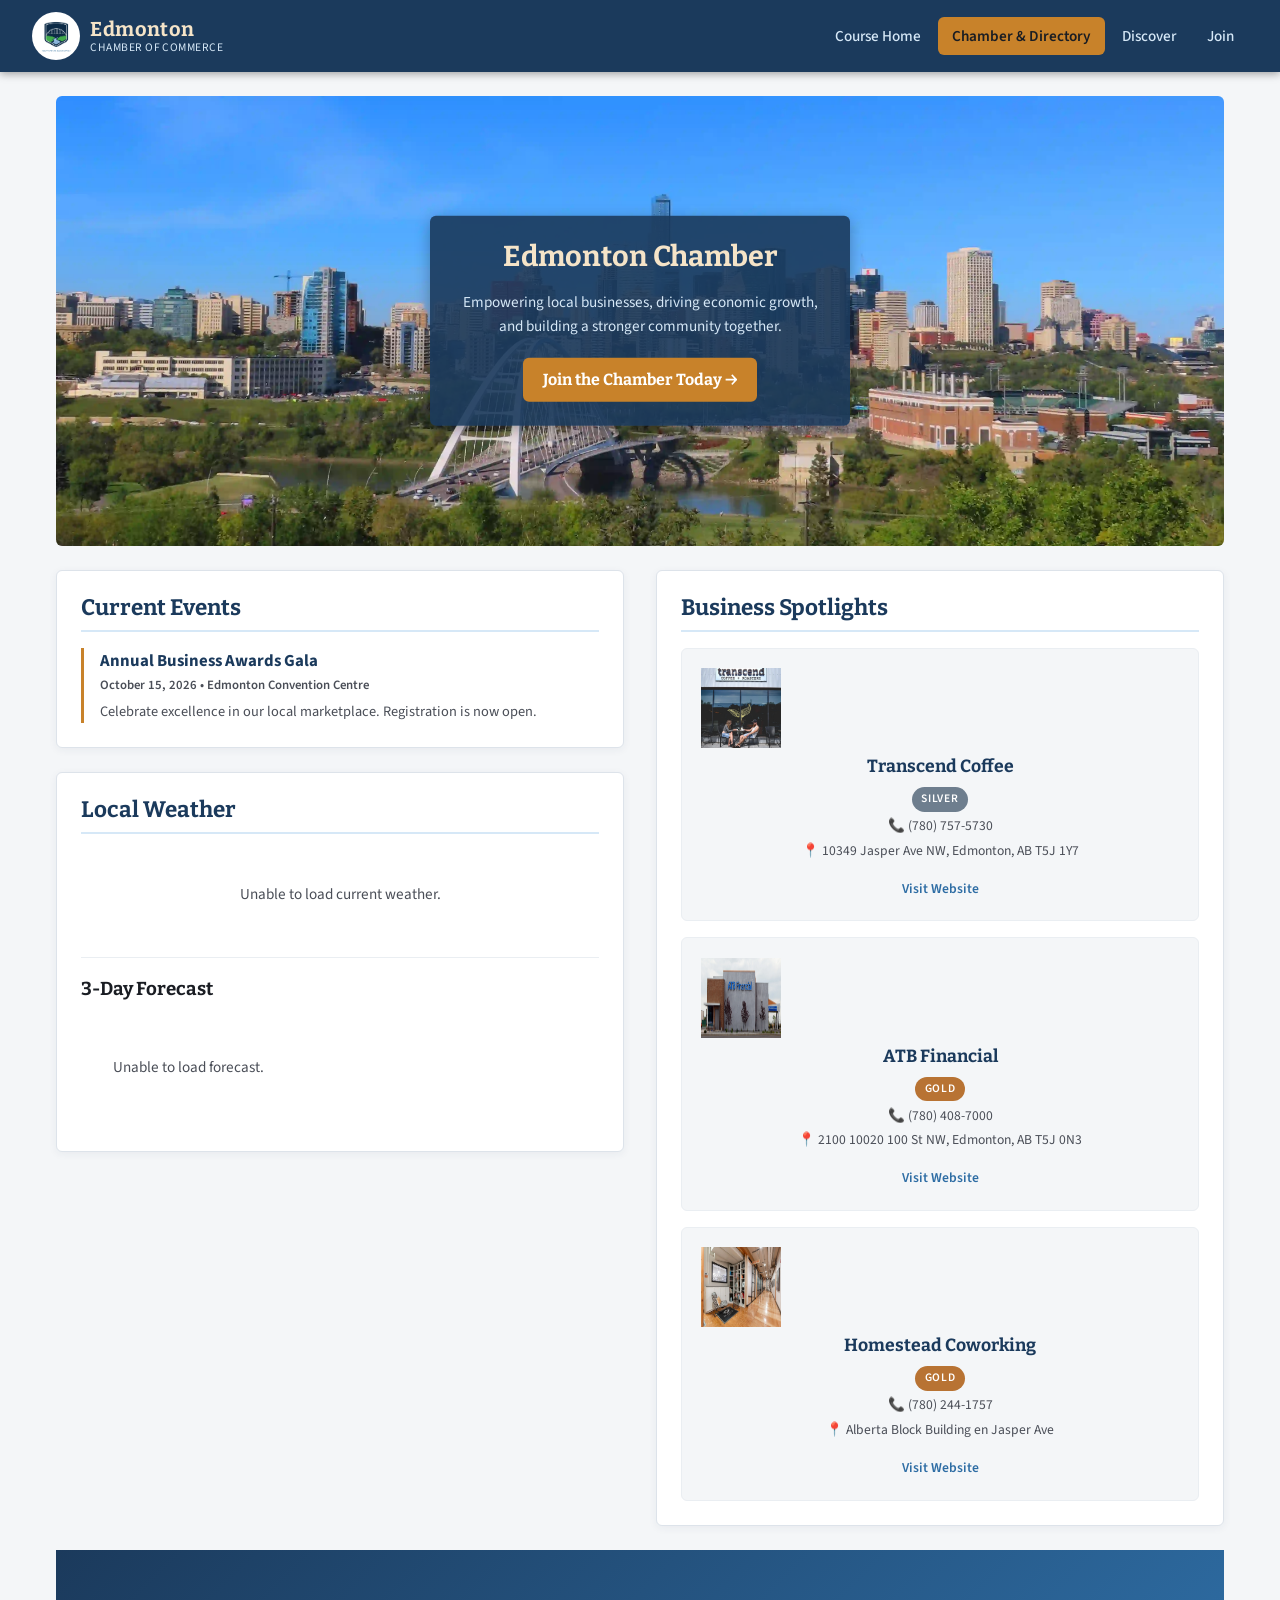
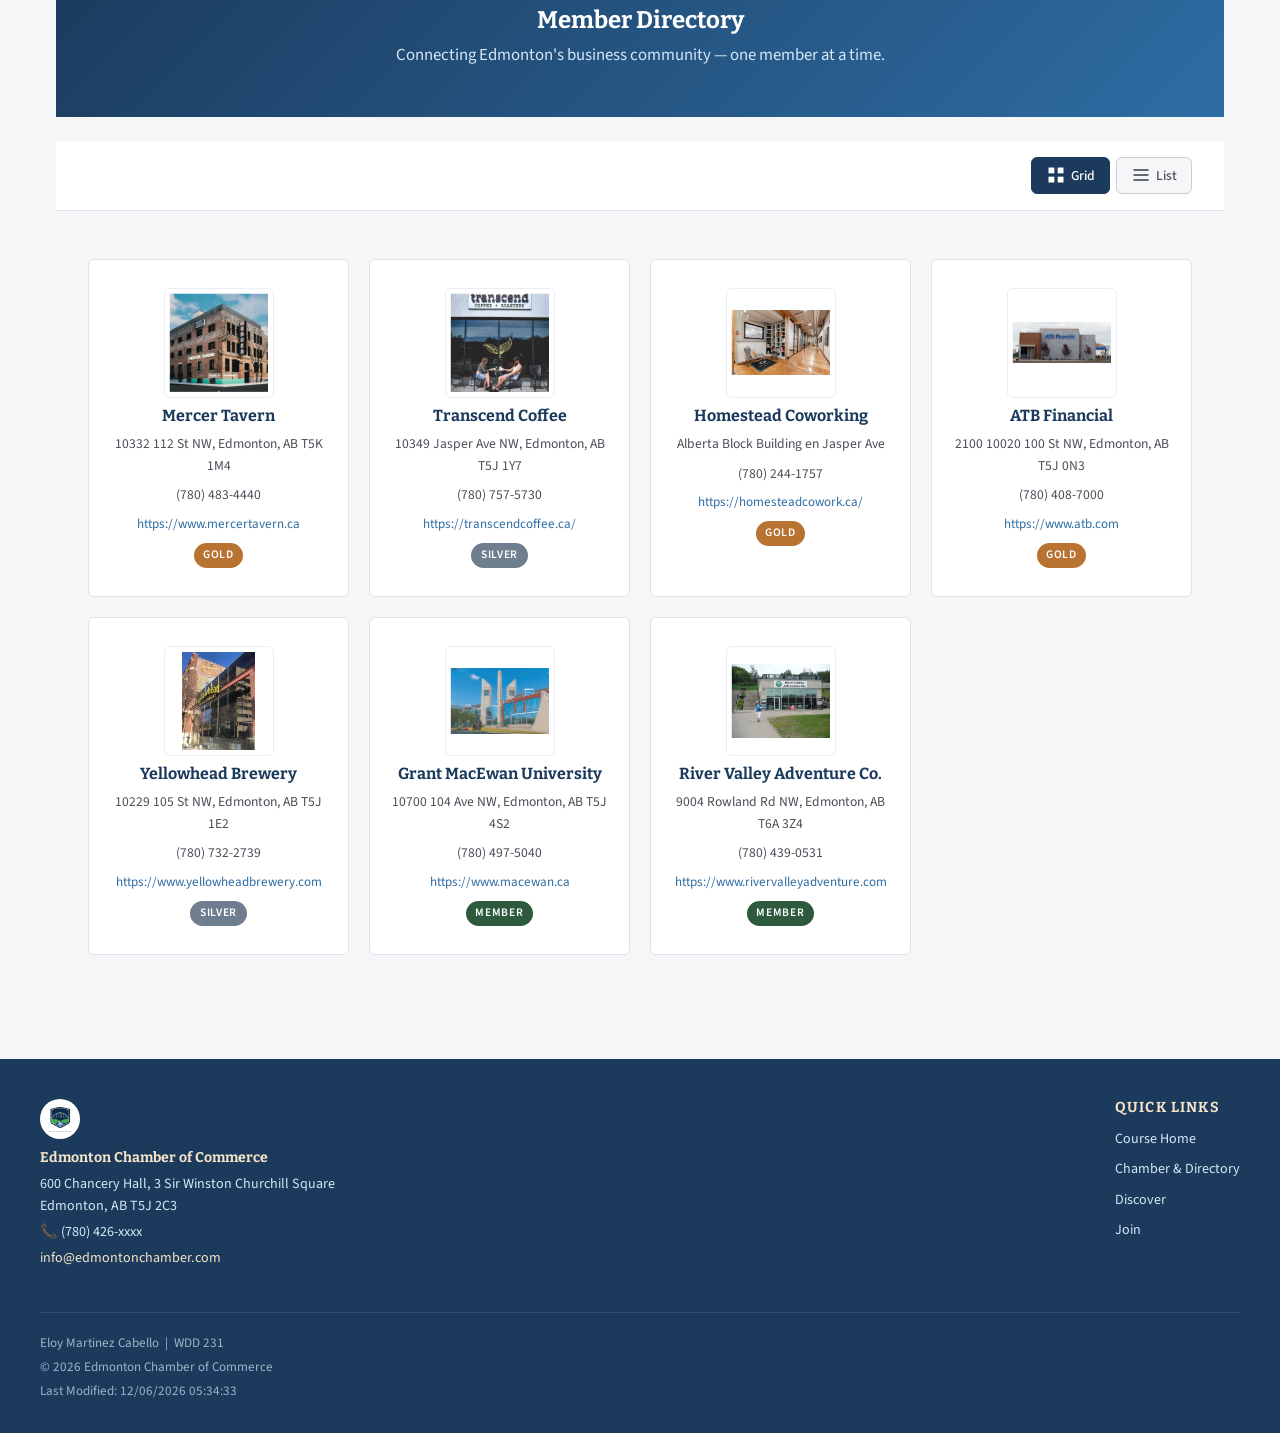
==== commit 46e4f041: "0017" ====
--- a/chamber/index.html
+++ b/chamber/index.html
@@ -14,9 +14,9 @@
   <meta property="og:type" content="website">
 
   <link rel="icon" href="images/favicon.png" type="image/png" />
-  <link rel="stylesheet" href="/wdd231/chamber/styles/normalize.css" />
-  <link rel="stylesheet" href="/wdd231/chamber/styles/small.css" />
-  <link rel="stylesheet" href="/wdd231/chamber/styles/larger.css" />
+  <link rel="stylesheet" href="styles/normalize.css" />
+  <link rel="stylesheet" href="styles/small.css" />
+  <link rel="stylesheet" href="styles/larger.css" />
   <link rel="preconnect" href="https://fonts.googleapis.com" />
   <link rel="preconnect" href="https://fonts.gstatic.com" crossorigin />
   <link href="https://fonts.googleapis.com/css2?family=Bitter:wght@400;600;700&family=Source+Sans+3:wght@400;500;600&display=swap" rel="stylesheet" />
--- a/chamber/styles/small.css
+++ b/chamber/styles/small.css
@@ -0,0 +1,561 @@
+
+
+:root {
+  --river:      #1b3a5c;
+  --sky:        #2e6da4;
+  --sky-light:  #d6e8f7;
+  --valley:     #2d5a3d;
+  --gold:       #c8822a;
+  --gold-light: #f5e4c8;
+  --snow:       #f4f6f8;
+  --stone:      #4a4e57;
+  --ink:        #1a1d23;
+
+  --gold-badge:   #b87333;
+  --silver-badge: #6e7e8e;
+  --member-badge: #2d5a3d;
+
+  --gap: 1rem;
+  --radius: 6px;
+  --font-heading: 'Bitter', Georgia, serif;
+  --font-body: 'Source Sans 3', system-ui, sans-serif;
+}
+
+*,
+*::before,
+*::after {
+  box-sizing: border-box;
+}
+
+body {
+  font-family: var(--font-body);
+  font-size: 1rem;
+  line-height: 1.6;
+  color: var(--ink);
+  background-color: var(--snow);
+  min-width: 320px;
+}
+
+img {
+  max-width: 100%;
+  display: block;
+}
+
+a {
+  color: var(--sky);
+  text-decoration: none;
+}
+
+a:hover,
+a:focus {
+  color: var(--valley);
+  text-decoration: underline;
+}
+
+h1, h2, h3 {
+  font-family: var(--font-heading);
+  line-height: 1.2;
+  margin: 0 0 .5rem;
+}
+
+
+
+header {
+  background-color: var(--river);
+  color: var(--snow);
+  position: sticky;
+  top: 0;
+  z-index: 100;
+  box-shadow: 0 2px 8px rgba(0,0,0,.35);
+}
+
+.header-inner {
+  display: flex;
+  align-items: center;
+  justify-content: space-between;
+  flex-wrap: wrap;
+  padding: .75rem var(--gap);
+  gap: .5rem;
+}
+
+.logo-area {
+  display: flex;
+  align-items: center;
+  gap: .65rem;
+}
+
+.logo-area img {
+  width: 48px;
+  height: 48px;
+  border-radius: 50%;
+  object-fit: cover;
+}
+
+.logo-text {
+  display: flex;
+  flex-direction: column;
+  line-height: 1.2;
+}
+
+.logo-title {
+  font-family: var(--font-heading);
+  font-size: 1.15rem;
+  font-weight: 700;
+  color: var(--gold-light);
+  letter-spacing: .02em;
+}
+
+.logo-sub {
+  font-size: .72rem;
+  color: var(--sky-light);
+  letter-spacing: .04em;
+  text-transform: uppercase;
+}
+
+#menu-toggle {
+  display: flex;
+  flex-direction: column;
+  justify-content: center;
+  gap: 5px;
+  background: none;
+  border: none;
+  cursor: pointer;
+  padding: .4rem;
+  border-radius: var(--radius);
+}
+
+#menu-toggle:focus-visible {
+  outline: 2px solid var(--gold-light);
+}
+
+.bar {
+  display: block;
+  width: 24px;
+  height: 2px;
+  background-color: var(--snow);
+  border-radius: 2px;
+}
+
+#main-nav {
+  width: 100%;
+  display: none;
+}
+
+#main-nav.open {
+  display: block;
+}
+
+#main-nav ul {
+  list-style: none;
+  margin: 0;
+  padding: .5rem 0;
+  display: flex;
+  flex-direction: column;
+  gap: .1rem;
+}
+
+#main-nav a {
+  display: block;
+  padding: .55rem .75rem;
+  color: var(--sky-light);
+  font-size: .95rem;
+  font-weight: 500;
+  border-radius: var(--radius);
+  transition: background-color .15s, color .15s;
+}
+
+#main-nav a:hover,
+#main-nav a:focus {
+  background-color: rgba(255,255,255,.1);
+  color: #fff;
+  text-decoration: none;
+}
+
+#main-nav a.active {
+  background-color: var(--gold);
+  color: var(--ink); 
+  font-weight: 600;
+}
+
+
+
+.directory-hero {
+  background-color: var(--river);
+  background: linear-gradient(135deg, var(--river) 0%, var(--sky) 100%);
+  color: #fff;
+  padding: 2.5rem var(--gap) 2rem;
+  text-align: center;
+}
+
+.directory-hero h1 {
+  font-size: 2rem;
+  color: var(--gold-light);
+  margin-bottom: .4rem;
+}
+
+
+.directory-hero p {
+  font-size: 1rem;
+  color: var(--sky-light);
+  margin: 0;
+}
+
+
+
+.directory-controls {
+  padding: 1rem var(--gap);
+  display: flex;
+  justify-content: flex-end;
+  border-bottom: 1px solid #dde3ea;
+  background-color: #fff;
+}
+
+.view-toggle {
+  display: flex;
+  gap: .4rem;
+}
+
+.view-btn {
+  display: flex;
+  align-items: center;
+  gap: .35rem;
+  padding: .45rem .85rem;
+  background-color: var(--snow);
+  border: 1px solid #c5cdd8;
+  border-radius: var(--radius);
+  color: var(--stone);
+  font-family: var(--font-body);
+  font-size: .85rem;
+  font-weight: 500;
+  cursor: pointer;
+  transition: background-color .15s, color .15s, border-color .15s;
+}
+
+.view-btn:hover {
+  background-color: var(--sky-light);
+  border-color: var(--sky);
+  color: var(--river);
+}
+
+.view-btn.active {
+  background-color: var(--river);
+  border-color: var(--river);
+  color: #fff;
+}
+
+
+
+.members-grid {
+  display: grid;
+  grid-template-columns: 1fr;
+  gap: var(--gap);
+  padding: var(--gap);
+  max-width: 1200px;
+  margin: 0 auto;
+}
+
+.member-card {
+  background-color: #fff;
+  border: 1px solid #dde3ea;
+  border-radius: var(--radius);
+  padding: 1.25rem;
+  display: flex;
+  flex-direction: column;
+  align-items: center;
+  text-align: center;
+  gap: .5rem;
+  transition: box-shadow .2s, transform .2s;
+}
+
+.member-card:hover {
+  box-shadow: 0 4px 16px rgba(27,58,92,.12);
+  transform: translateY(-2px);
+}
+
+.member-card img {
+  width: 90px;
+  height: 90px;
+  object-fit: contain;
+  border-radius: var(--radius);
+  border: 1px solid #eaeef2;
+  padding: .3rem;
+}
+
+.member-card h2 {
+  font-size: 1rem;
+  color: var(--river);
+  margin: 0;
+}
+
+.member-address,
+.member-phone {
+  font-size: .85rem;
+  color: var(--stone);
+  margin: 0;
+}
+
+.member-card a {
+  font-size: .82rem;
+  word-break: break-all;
+}
+
+
+
+.members-list {
+  display: flex;
+  flex-direction: column;
+  gap: .5rem;
+  padding: var(--gap);
+  max-width: 1200px;
+  margin: 0 auto;
+}
+
+.member-row {
+  background-color: #fff;
+  border: 1px solid #dde3ea;
+  border-radius: var(--radius);
+  padding: .75rem 1rem;
+  display: flex;
+  align-items: center;
+  gap: 1rem;
+  flex-wrap: wrap;
+}
+
+.member-row img {
+  width: 48px;
+  height: 48px;
+  object-fit: contain;
+  border-radius: var(--radius);
+  border: 1px solid #eaeef2;
+  flex-shrink: 0;
+}
+
+.row-info {
+  flex: 1;
+  min-width: 0;
+}
+
+.row-info h2 {
+  font-size: .95rem;
+  color: var(--river);
+  margin: 0 0 .15rem;
+}
+
+.row-info p {
+  font-size: .82rem;
+  color: var(--stone);
+  margin: 0;
+  white-space: nowrap;
+  overflow: hidden;
+  text-overflow: ellipsis;
+}
+
+.member-row a {
+  font-size: .82rem;
+  flex-shrink: 0;
+}
+
+
+
+.membership-badge {
+  display: inline-block;
+  font-size: .72rem;
+  font-weight: 600;
+  text-transform: uppercase;
+  letter-spacing: .06em;
+  padding: .2rem .6rem;
+  border-radius: 20px;
+  color: #fff;
+}
+
+.level-3 { background-color: var(--gold-badge); }
+.level-2 { background-color: var(--silver-badge); }
+.level-1 { background-color: var(--member-badge); }
+
+.error-msg {
+  padding: 2rem;
+  text-align: center;
+  color: var(--stone);
+  font-size: .95rem;
+}
+
+
+
+footer {
+  background-color: var(--river);
+  color: var(--sky-light);
+  margin-top: 3rem;
+  padding: 2rem var(--gap) 1.5rem;
+}
+
+.footer-inner {
+  display: flex;
+  flex-direction: column;
+  gap: 1.75rem;
+  max-width: 1200px;
+  margin: 0 auto;
+}
+
+.footer-brand img {
+  width: 40px;
+  height: 40px;
+  border-radius: 50%;
+  margin-bottom: .5rem;
+}
+
+.footer-brand p {
+  margin: .2rem 0;
+  font-size: .88rem;
+  color: var(--sky-light);
+}
+
+.footer-brand strong {
+  color: var(--gold-light);
+  font-family: var(--font-heading);
+}
+
+.footer-brand a {
+  color: var(--gold-light);
+}
+
+.footer-nav h2 {
+  font-family: var(--font-heading);
+  font-size: .9rem;
+  color: var(--gold-light);
+  text-transform: uppercase;
+  letter-spacing: .08em;
+  margin-bottom: .6rem;
+}
+
+.footer-nav ul {
+  list-style: none;
+  padding: 0;
+  margin: 0;
+  display: flex;
+  flex-direction: column;
+  gap: .3rem;
+}
+
+.footer-nav a {
+  color: var(--sky-light);
+  font-size: .88rem;
+  transition: color .15s;
+}
+
+.footer-nav a:hover {
+  color: #fff;
+  text-decoration: none;
+}
+
+.footer-meta {
+  font-size: .82rem;
+  color: rgba(214,232,247,.7);
+  border-top: 1px solid rgba(255,255,255,.1);
+  padding-top: 1rem;
+  width: 100%;
+}
+
+.footer-meta p {
+  margin: .2rem 0;
+}
+
+.home-main {
+  max-width: 1200px;
+  margin: 0 auto;
+  padding: 0 var(--gap) 2rem;
+  display: flex;
+  flex-direction: column;
+  gap: 1.5rem;
+}
+
+.hero-container {
+  position: relative;
+  border-radius: var(--radius);
+  overflow: hidden;
+  margin-top: 1.5rem;
+}
+.home-hero-img {
+  width: 100%;
+  height: 350px;
+  object-fit: cover;
+  display: block;
+}
+.hero-cta-box {
+  position: absolute;
+  top: 50%;
+  left: 50%;
+  transform: translate(-50%, -50%);
+  background: rgba(27, 58, 92, 0.9); /* var(--river) con opacidad */
+  color: #fff;
+  padding: 1.5rem;
+  text-align: center;
+  border-radius: var(--radius);
+  width: 90%;
+  max-width: 420px;
+  box-shadow: 0 4px 15px rgba(0,0,0,0.3);
+}
+.hero-cta-box h1 { color: var(--gold-light); font-size: 1.8rem; }
+.hero-cta-box p { font-size: 0.95rem; margin-bottom: 1.2rem; color: var(--sky-light); }
+.btn-cta {
+  display: inline-block;
+  background: var(--gold);
+  color: #fff;
+  padding: 0.6rem 1.2rem;
+  border-radius: var(--radius);
+  font-family: var(--font-heading);
+  font-weight: bold;
+  text-decoration: none;
+  transition: background 0.2s;
+}
+.btn-cta:hover { background: var(--valley); color: #fff; text-decoration: none; }
+
+.home-grid-layout {
+  display: flex;
+  flex-direction: column;
+  gap: 1.5rem;
+}
+.home-left-column {
+  display: flex;
+  flex-direction: column;
+  gap: 1.5rem;
+}
+
+.events-card, .weather-card, .spotlights-container {
+  background: #fff;
+  border: 1px solid #dde3ea;
+  border-radius: var(--radius);
+  padding: 1.5rem;
+  box-shadow: 0 2px 8px rgba(27,58,92,0.06);
+}
+.events-card h2, .weather-card h2, .spotlights-container h2 {
+  color: var(--river);
+  border-bottom: 2px solid var(--sky-light);
+  padding-bottom: 0.5rem;
+  margin-bottom: 1rem;
+  font-size: 1.4rem;
+}
+
+.current-weather-info {
+  display: flex;
+  align-items: center;
+  gap: 1rem;
+}
+.current-temp { font-size: 2.2rem; font-weight: bold; color: var(--river); margin: 0; line-height: 1; }
+.current-desc { color: var(--stone); margin: 0; font-size: 0.95rem; }
+.weather-divider { margin: 1.2rem 0; border: none; border-top: 1px solid #eaeef2; }
+.forecast-grid { display: flex; justify-content: space-between; text-align: center; }
+.forecast-item h4 { font-size: 0.85rem; margin: 0; color: var(--stone); }
+.forecast-temp { font-weight: bold; margin: 0.2rem 0; color: var(--river); }
+.forecast-desc { font-size: 0.8rem; color: var(--stone); margin: 0; }
+
+.events-list { list-style: none; padding: 0; margin: 0; display: flex; flex-direction: column; gap: 1.2rem; }
+.events-list li { border-left: 3px solid var(--gold); padding-left: 1rem; }
+.events-list strong { display: block; color: var(--river); font-size: 1.05rem; }
+.events-list span { font-size: 0.8rem; color: var(--stone); display: block; margin-bottom: 0.3rem; font-weight: 600; }
+.events-list p { font-size: 0.9rem; margin: 0; color: var(--stone); }
+
+.spotlights-grid { display: flex; flex-direction: column; gap: 1rem; }
+.spotlight-card { border: 1px solid #eaeef2; border-radius: var(--radius); padding: 1.2rem; text-align: center; background: var(--snow); }
+.spotlight-card h3 { color: var(--river); font-size: 1.1rem; margin: 0.5rem 0; }
+.spotlight-body p { margin: 0.2rem 0; font-size: 0.85rem; color: var(--stone); }
+.spotlight-web { display: inline-block; margin-top: 0.8rem; font-size: 0.85rem; font-weight: 600; }
--- a/chamber/styles/larger.css
+++ b/chamber/styles/larger.css
@@ -0,0 +1,117 @@
+@media (min-width: 640px) {
+
+  #menu-toggle {
+    display: none;
+  }
+
+  #main-nav {
+    display: block;
+    width: auto;
+  }
+
+  #main-nav ul {
+    flex-direction: row;
+    align-items: center;
+    padding: 0;
+    gap: .25rem;
+  }
+
+  #main-nav a {
+    font-size: .9rem;
+    padding: .4rem .7rem;
+  }
+
+  .members-grid {
+    grid-template-columns: repeat(2, 1fr);
+  }
+
+  .member-row {
+    flex-wrap: nowrap;
+  }
+
+  .footer-inner {
+    flex-direction: row;
+    justify-content: space-between;
+    align-items: flex-start;
+    flex-wrap: wrap;
+    gap: 2rem;
+  }
+
+  .footer-brand { flex: 1 1 200px; }
+  .footer-nav   { flex: 0 0 auto; }
+
+  .footer-meta {
+    flex: 1 1 100%;
+    margin-top: .5rem;
+  }
+}
+
+@media (min-width: 960px) {
+
+  .home-grid-layout {
+    display: grid;
+    grid-template-columns: 1fr 1fr; 
+    align-items: start;
+    gap: 2rem;
+  }
+  .home-hero-img {
+    height: 450px;
+  }
+
+  .header-inner {
+    padding: .75rem 2rem;
+  }
+
+  .logo-title { font-size: 1.25rem; }
+
+  #main-nav a {
+    font-size: .95rem;
+    padding: .45rem .85rem;
+  }
+
+  .directory-hero {
+    padding: 3.5rem 2rem 3rem;
+  }
+
+  .directory-hero h1 {
+    font-size: 2.6rem;
+  }
+
+  .directory-hero p {
+    font-size: 1.05rem;
+  }
+
+  .directory-controls {
+    padding: 1rem 2rem;
+  }
+
+  .members-grid {
+    grid-template-columns: repeat(3, 1fr);
+    padding: 1.5rem 2rem;
+    gap: 1.25rem;
+  }
+
+  .members-list {
+    padding: 1.5rem 2rem;
+  }
+
+  .member-card {
+    padding: 1.75rem 1.25rem;
+  }
+
+  .member-card img {
+    width: 110px;
+    height: 110px;
+  }
+
+  footer {
+    padding: 2.5rem 2rem 1.75rem;
+  }
+}
+
+@media (min-width: 1200px) {
+
+  .members-grid {
+    grid-template-columns: repeat(4, 1fr);
+  }
+}
